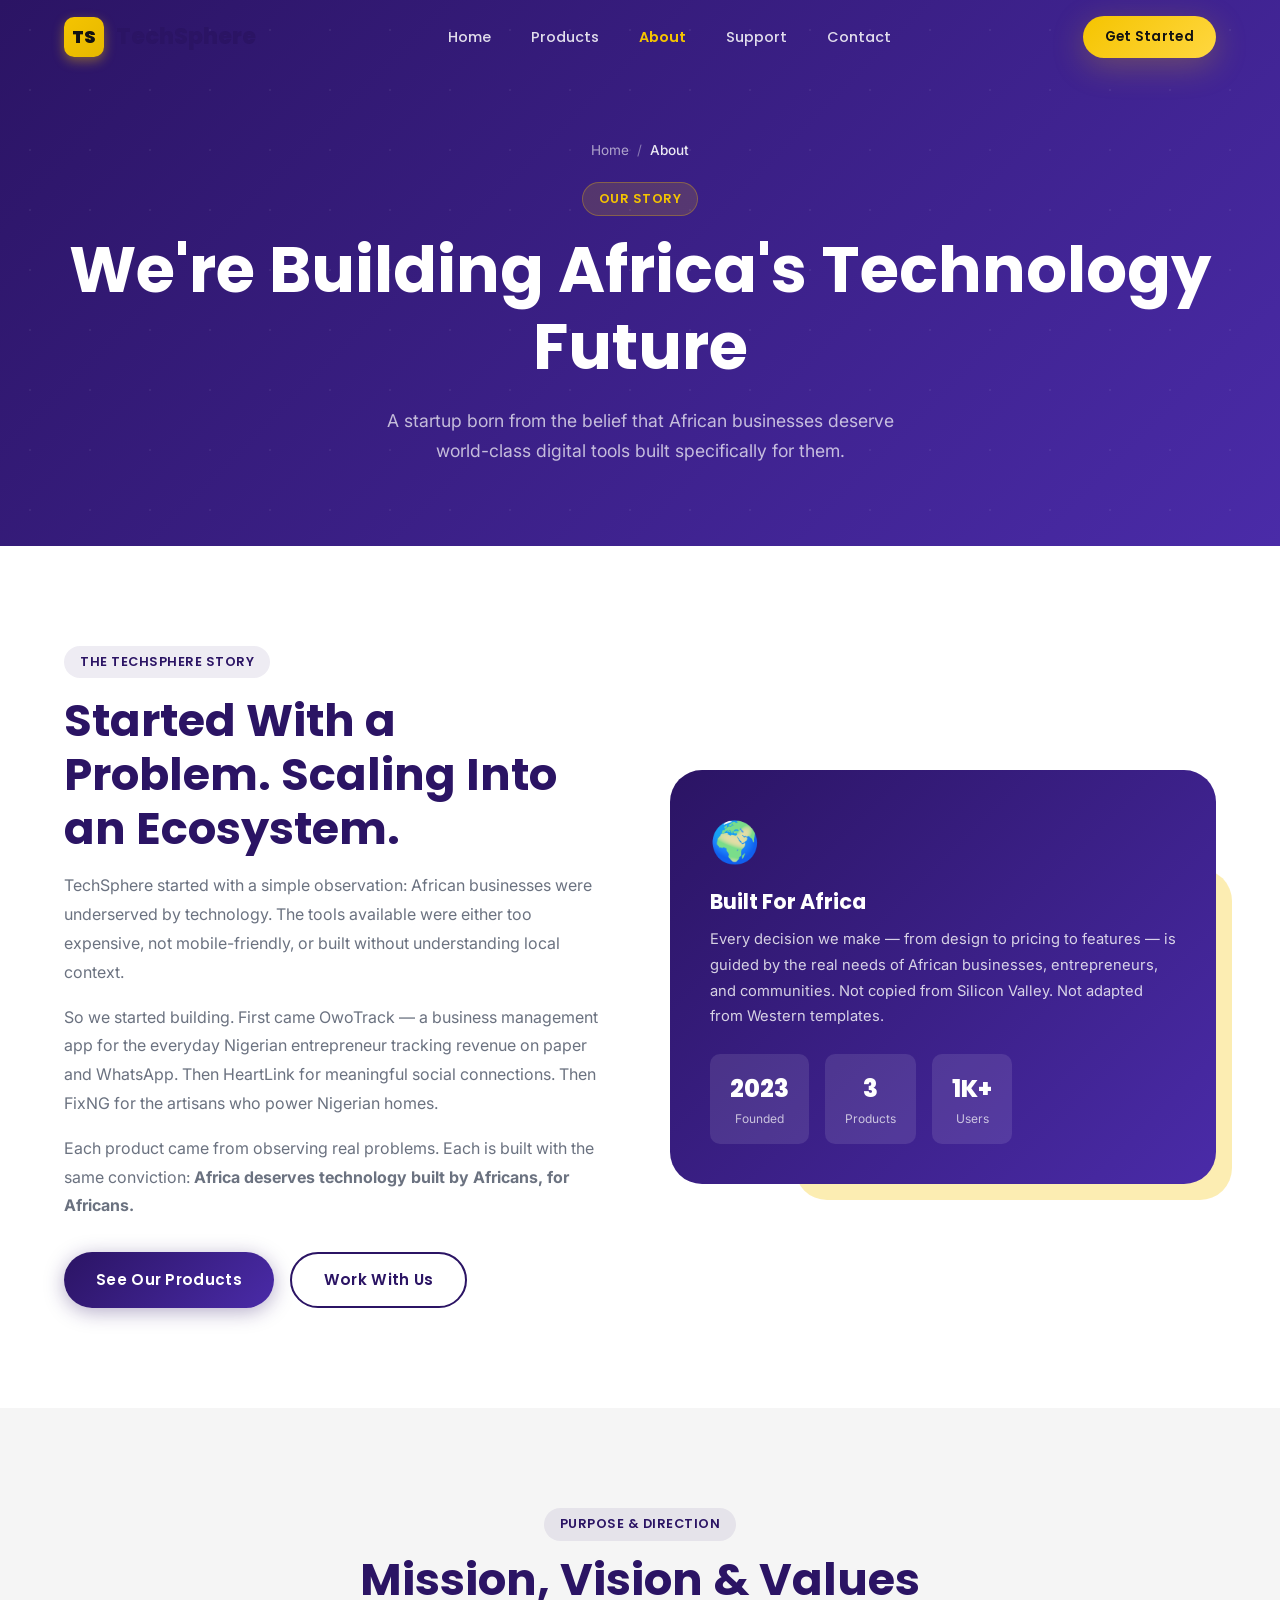
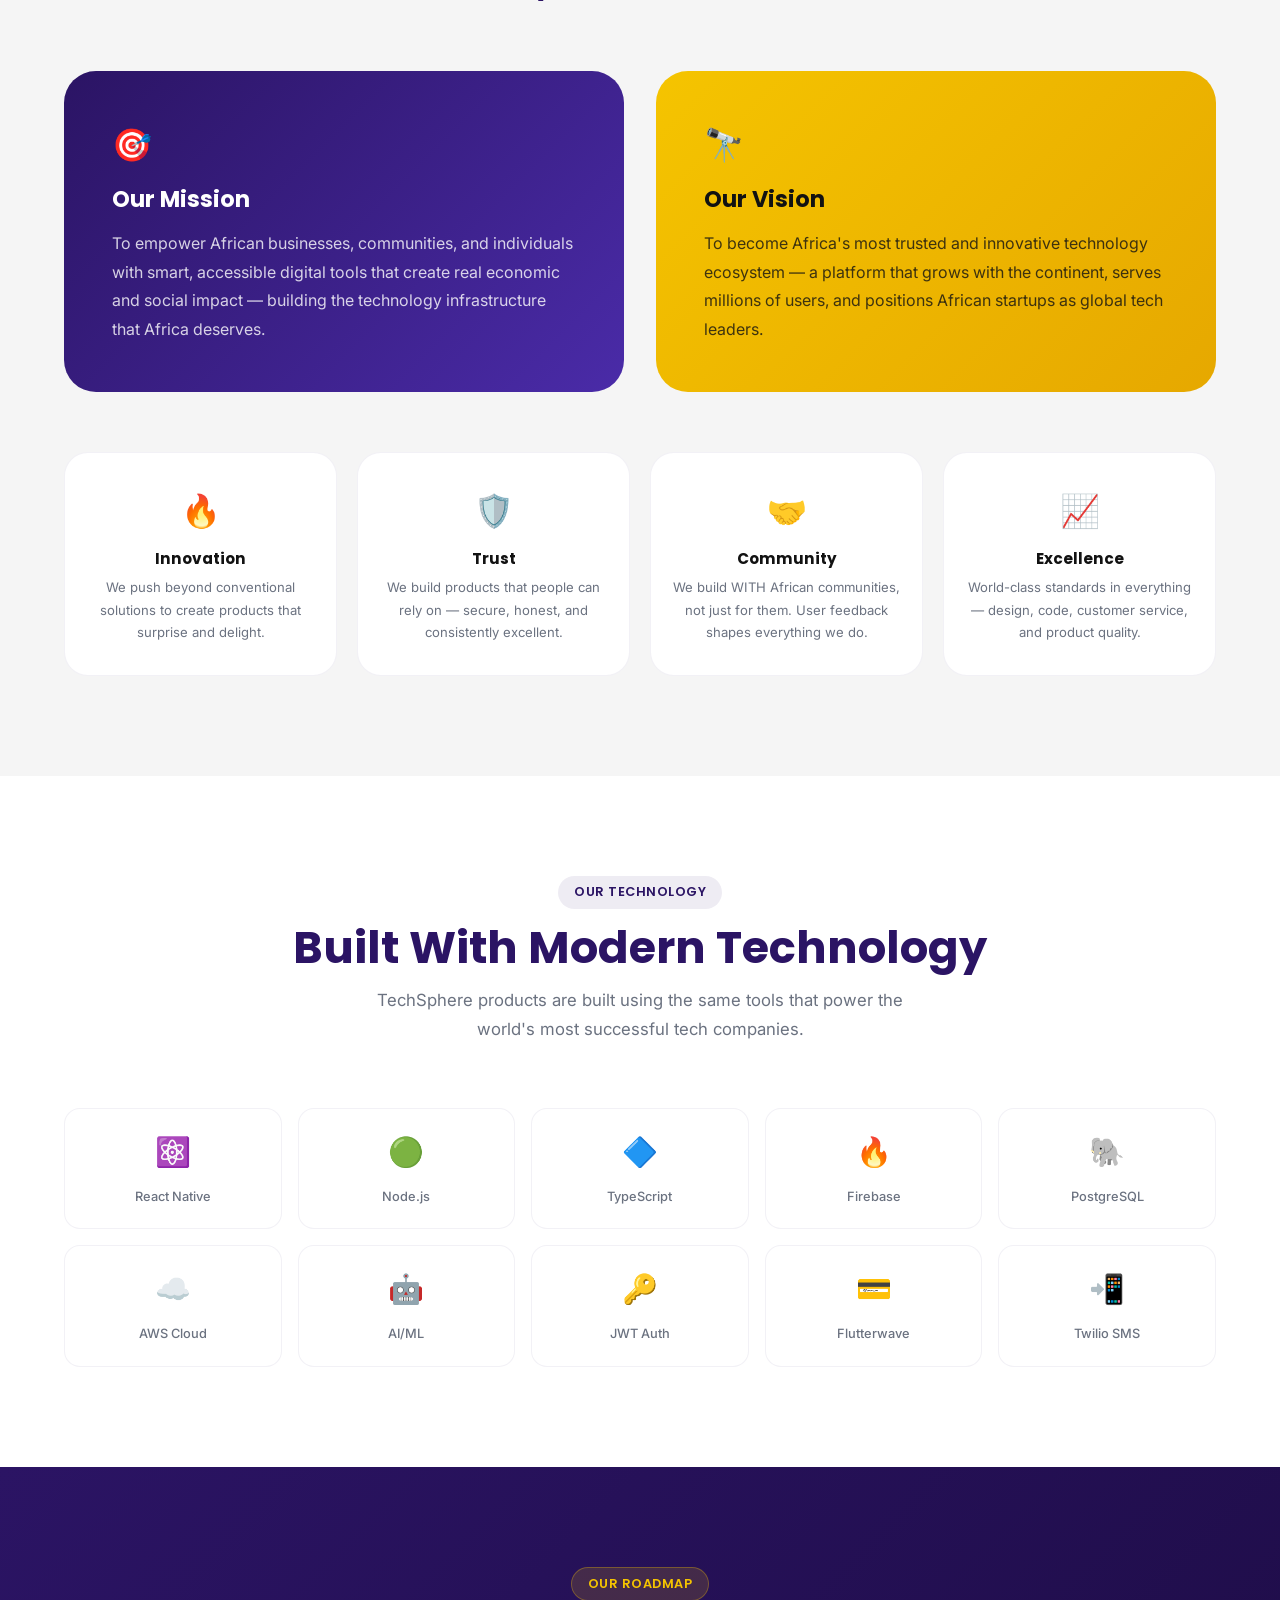
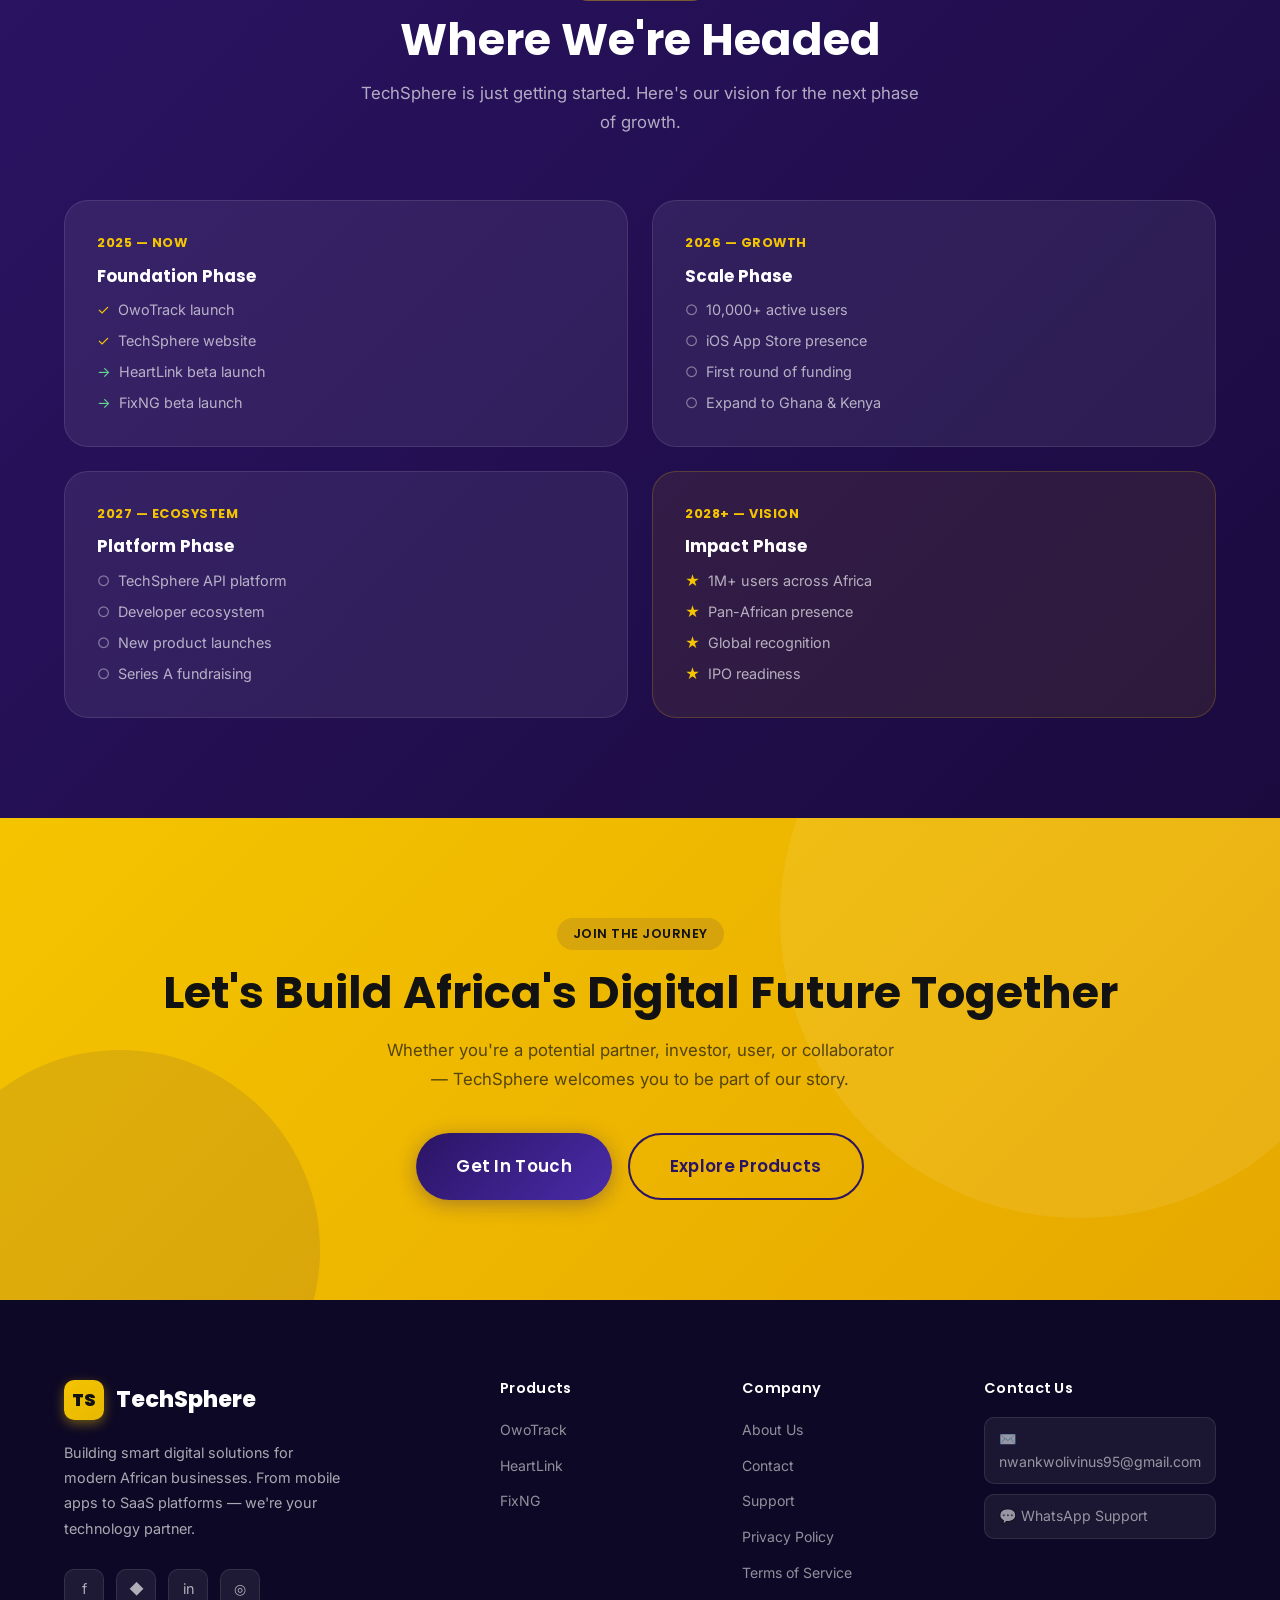
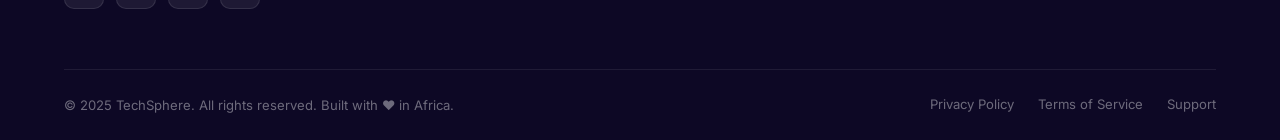
==== about.html @ 73911212 "first commit" ====
<!DOCTYPE html>
<html lang="en">
<head>
  <meta charset="UTF-8" />
  <meta name="viewport" content="width=device-width, initial-scale=1.0" />
  <title>About TechSphere — Our Story, Mission & Vision</title>
  <meta name="description" content="Learn about TechSphere — an African technology company building smart digital products. Our story, mission, vision, and the team behind our products." />
  <meta property="og:title" content="About TechSphere" />
  <meta property="og:description" content="We're building Africa's next great technology ecosystem. Learn about our story, mission, and vision." />
  <link rel="icon" type="image/svg+xml" href="images/favicon.svg" />
  <link rel="stylesheet" href="styles/main.css" />
  <link rel="preconnect" href="https://fonts.googleapis.com" />
  <link rel="preconnect" href="https://fonts.gstatic.com" crossorigin />
</head>
<body>

<!-- Page Loader -->
<div class="page-loader" id="pageLoader">
  <div class="loader-logo">
    <div class="loader-mark">TS</div>
    <div class="loader-text">TechSphere</div>
    <div class="loader-bar"><div class="loader-bar-fill"></div></div>
  </div>
</div>

<!-- NAVBAR -->
<nav class="navbar scrolled" id="navbar">
  <div class="container navbar-inner">
    <a href="index.html" class="logo" style="color:var(--purple);">
      <div class="logo-mark">TS</div>
      TechSphere
    </a>
    <ul class="nav-links">
      <li><a href="index.html">Home</a></li>
      <li><a href="products.html">Products</a></li>
      <li><a href="about.html" class="active">About</a></li>
      <li><a href="support.html">Support</a></li>
      <li><a href="contact.html">Contact</a></li>
    </ul>
    <div class="nav-cta">
      <a href="contact.html" class="btn btn-gold btn-sm">Get Started</a>
      <button class="hamburger" id="hamburger"><span></span><span></span><span></span></button>
    </div>
  </div>
</nav>
<div class="mobile-menu" id="mobileMenu">
  <ul class="nav-links">
    <li><a href="index.html">Home</a></li>
    <li><a href="products.html">Products</a></li>
    <li><a href="about.html">About</a></li>
    <li><a href="support.html">Support</a></li>
    <li><a href="contact.html">Contact</a></li>
  </ul>
  <div class="nav-cta" style="margin-top:28px;">
    <a href="contact.html" class="btn btn-primary" style="width:100%;justify-content:center;">Get Started</a>
  </div>
</div>

<!-- PAGE HERO -->
<section class="page-hero">
  <div class="container">
    <div class="page-hero-inner">
      <nav class="breadcrumb" style="justify-content:center;margin-bottom:20px;">
        <a href="index.html">Home</a><span>/</span><span class="current">About</span>
      </nav>
      <span class="tag">Our Story</span>
      <h1>We're Building Africa's Technology Future</h1>
      <p>A startup born from the belief that African businesses deserve world-class digital tools built specifically for them.</p>
    </div>
  </div>
</section>

<!-- STORY -->
<section class="section-pad">
  <div class="container">
    <div class="mission-grid">
      <div class="reveal-left">
        <span class="tag">The TechSphere Story</span>
        <h2 style="color:var(--purple);margin:16px 0;">Started With a Problem. Scaling Into an Ecosystem.</h2>
        <p style="color:var(--text-muted);margin-bottom:16px;line-height:1.8;">TechSphere started with a simple observation: African businesses were underserved by technology. The tools available were either too expensive, not mobile-friendly, or built without understanding local context.</p>
        <p style="color:var(--text-muted);margin-bottom:16px;line-height:1.8;">So we started building. First came OwoTrack — a business management app for the everyday Nigerian entrepreneur tracking revenue on paper and WhatsApp. Then HeartLink for meaningful social connections. Then FixNG for the artisans who power Nigerian homes.</p>
        <p style="color:var(--text-muted);margin-bottom:32px;line-height:1.8;">Each product came from observing real problems. Each is built with the same conviction: <strong>Africa deserves technology built by Africans, for Africans.</strong></p>
        <div style="display:flex;gap:16px;flex-wrap:wrap;">
          <a href="products.html" class="btn btn-primary">See Our Products</a>
          <a href="contact.html" class="btn btn-outline">Work With Us</a>
        </div>
      </div>
      <div class="reveal-right">
        <div class="mission-card-stack">
          <div class="mission-main-card">
            <div style="font-size:2.5rem;margin-bottom:16px;">🌍</div>
            <h3 style="font-size:1.3rem;margin-bottom:12px;">Built For Africa</h3>
            <p style="opacity:.8;line-height:1.75;font-size:.92rem;">Every decision we make — from design to pricing to features — is guided by the real needs of African businesses, entrepreneurs, and communities. Not copied from Silicon Valley. Not adapted from Western templates.</p>
            <div style="margin-top:24px;display:flex;gap:16px;flex-wrap:wrap;">
              <div style="text-align:center;background:rgba(255,255,255,.1);border-radius:10px;padding:16px 20px;">
                <div style="font-weight:800;font-size:1.5rem;font-family:'Poppins',sans-serif;">2023</div>
                <div style="font-size:.75rem;opacity:.7;">Founded</div>
              </div>
              <div style="text-align:center;background:rgba(255,255,255,.1);border-radius:10px;padding:16px 20px;">
                <div style="font-weight:800;font-size:1.5rem;font-family:'Poppins',sans-serif;">3</div>
                <div style="font-size:.75rem;opacity:.7;">Products</div>
              </div>
              <div style="text-align:center;background:rgba(255,255,255,.1);border-radius:10px;padding:16px 20px;">
                <div style="font-weight:800;font-size:1.5rem;font-family:'Poppins',sans-serif;">1K+</div>
                <div style="font-size:.75rem;opacity:.7;">Users</div>
              </div>
            </div>
          </div>
          <div class="mission-card-decor" style="background:var(--gold);opacity:.3;"></div>
        </div>
      </div>
    </div>
  </div>
</section>

<!-- MISSION & VISION -->
<section class="section-pad" style="background:var(--gray);">
  <div class="container">
    <div class="section-header reveal">
      <span class="tag">Purpose & Direction</span>
      <h2>Mission, Vision & Values</h2>
    </div>
    <div style="display:grid;grid-template-columns:1fr 1fr;gap:32px;margin-bottom:60px;">
      <div style="background:linear-gradient(135deg,var(--purple),var(--purple-lt));border-radius:var(--radius-xl);padding:48px;" class="reveal delay-1">
        <div style="font-size:2rem;margin-bottom:16px;">🎯</div>
        <h3 style="color:var(--white);font-size:1.4rem;margin-bottom:16px;">Our Mission</h3>
        <p style="color:rgba(255,255,255,.8);line-height:1.8;">To empower African businesses, communities, and individuals with smart, accessible digital tools that create real economic and social impact — building the technology infrastructure that Africa deserves.</p>
      </div>
      <div style="background:linear-gradient(135deg,var(--gold),#e6a800);border-radius:var(--radius-xl);padding:48px;" class="reveal delay-2">
        <div style="font-size:2rem;margin-bottom:16px;">🔭</div>
        <h3 style="color:var(--dark);font-size:1.4rem;margin-bottom:16px;">Our Vision</h3>
        <p style="color:rgba(18,18,18,.8);line-height:1.8;">To become Africa's most trusted and innovative technology ecosystem — a platform that grows with the continent, serves millions of users, and positions African startups as global tech leaders.</p>
      </div>
    </div>

    <!-- Values -->
    <div class="values-grid reveal">
      <div class="value-card">
        <div class="value-icon">🔥</div>
        <h3>Innovation</h3>
        <p>We push beyond conventional solutions to create products that surprise and delight.</p>
      </div>
      <div class="value-card">
        <div class="value-icon">🛡️</div>
        <h3>Trust</h3>
        <p>We build products that people can rely on — secure, honest, and consistently excellent.</p>
      </div>
      <div class="value-card">
        <div class="value-icon">🤝</div>
        <h3>Community</h3>
        <p>We build WITH African communities, not just for them. User feedback shapes everything we do.</p>
      </div>
      <div class="value-card">
        <div class="value-icon">📈</div>
        <h3>Excellence</h3>
        <p>World-class standards in everything — design, code, customer service, and product quality.</p>
      </div>
    </div>
  </div>
</section>

<!-- TECHNOLOGY STACK -->
<section class="section-pad">
  <div class="container">
    <div class="section-header reveal">
      <span class="tag">Our Technology</span>
      <h2>Built With Modern Technology</h2>
      <p>TechSphere products are built using the same tools that power the world's most successful tech companies.</p>
    </div>
    <div class="stack-grid reveal">
      <div class="stack-item">
        <div class="stack-icon">⚛️</div>
        <span>React Native</span>
      </div>
      <div class="stack-item">
        <div class="stack-icon">🟢</div>
        <span>Node.js</span>
      </div>
      <div class="stack-item">
        <div class="stack-icon">🔷</div>
        <span>TypeScript</span>
      </div>
      <div class="stack-item">
        <div class="stack-icon">🔥</div>
        <span>Firebase</span>
      </div>
      <div class="stack-item">
        <div class="stack-icon">🐘</div>
        <span>PostgreSQL</span>
      </div>
      <div class="stack-item">
        <div class="stack-icon">☁️</div>
        <span>AWS Cloud</span>
      </div>
      <div class="stack-item">
        <div class="stack-icon">🤖</div>
        <span>AI/ML</span>
      </div>
      <div class="stack-item">
        <div class="stack-icon">🔑</div>
        <span>JWT Auth</span>
      </div>
      <div class="stack-item">
        <div class="stack-icon">💳</div>
        <span>Flutterwave</span>
      </div>
      <div class="stack-item">
        <div class="stack-icon">📲</div>
        <span>Twilio SMS</span>
      </div>
    </div>
  </div>
</section>

<!-- ROADMAP -->
<section class="section-pad" style="background:linear-gradient(135deg,var(--purple),#1a0a3e);">
  <div class="container">
    <div class="section-header reveal">
      <span class="tag" style="background:rgba(245,196,0,.15);color:var(--gold);border:1px solid rgba(245,196,0,.3);">Our Roadmap</span>
      <h2 style="color:var(--white);">Where We're Headed</h2>
      <p style="color:rgba(255,255,255,.65);">TechSphere is just getting started. Here's our vision for the next phase of growth.</p>
    </div>
    <div style="display:grid;grid-template-columns:repeat(2,1fr);gap:24px;position:relative;z-index:1;">
      <div style="background:rgba(255,255,255,.07);border:1px solid rgba(255,255,255,.1);border-radius:var(--radius-lg);padding:32px;" class="reveal delay-1">
        <div style="color:var(--gold);font-weight:700;font-size:.8rem;text-transform:uppercase;letter-spacing:.5px;margin-bottom:12px;font-family:'Poppins',sans-serif;">2025 — Now</div>
        <h3 style="color:var(--white);font-size:1.05rem;margin-bottom:12px;">Foundation Phase</h3>
        <ul style="color:rgba(255,255,255,.65);font-size:.9rem;list-style:none;display:flex;flex-direction:column;gap:8px;">
          <li style="display:flex;gap:8px;"><span style="color:var(--gold);">✓</span> OwoTrack launch</li>
          <li style="display:flex;gap:8px;"><span style="color:var(--gold);">✓</span> TechSphere website</li>
          <li style="display:flex;gap:8px;"><span style="color:#68D391;">→</span> HeartLink beta launch</li>
          <li style="display:flex;gap:8px;"><span style="color:#68D391;">→</span> FixNG beta launch</li>
        </ul>
      </div>
      <div style="background:rgba(255,255,255,.07);border:1px solid rgba(255,255,255,.1);border-radius:var(--radius-lg);padding:32px;" class="reveal delay-2">
        <div style="color:var(--gold);font-weight:700;font-size:.8rem;text-transform:uppercase;letter-spacing:.5px;margin-bottom:12px;font-family:'Poppins',sans-serif;">2026 — Growth</div>
        <h3 style="color:var(--white);font-size:1.05rem;margin-bottom:12px;">Scale Phase</h3>
        <ul style="color:rgba(255,255,255,.65);font-size:.9rem;list-style:none;display:flex;flex-direction:column;gap:8px;">
          <li style="display:flex;gap:8px;"><span style="color:rgba(255,255,255,.4);">○</span> 10,000+ active users</li>
          <li style="display:flex;gap:8px;"><span style="color:rgba(255,255,255,.4);">○</span> iOS App Store presence</li>
          <li style="display:flex;gap:8px;"><span style="color:rgba(255,255,255,.4);">○</span> First round of funding</li>
          <li style="display:flex;gap:8px;"><span style="color:rgba(255,255,255,.4);">○</span> Expand to Ghana & Kenya</li>
        </ul>
      </div>
      <div style="background:rgba(255,255,255,.07);border:1px solid rgba(255,255,255,.1);border-radius:var(--radius-lg);padding:32px;" class="reveal delay-1">
        <div style="color:var(--gold);font-weight:700;font-size:.8rem;text-transform:uppercase;letter-spacing:.5px;margin-bottom:12px;font-family:'Poppins',sans-serif;">2027 — Ecosystem</div>
        <h3 style="color:var(--white);font-size:1.05rem;margin-bottom:12px;">Platform Phase</h3>
        <ul style="color:rgba(255,255,255,.65);font-size:.9rem;list-style:none;display:flex;flex-direction:column;gap:8px;">
          <li style="display:flex;gap:8px;"><span style="color:rgba(255,255,255,.4);">○</span> TechSphere API platform</li>
          <li style="display:flex;gap:8px;"><span style="color:rgba(255,255,255,.4);">○</span> Developer ecosystem</li>
          <li style="display:flex;gap:8px;"><span style="color:rgba(255,255,255,.4);">○</span> New product launches</li>
          <li style="display:flex;gap:8px;"><span style="color:rgba(255,255,255,.4);">○</span> Series A fundraising</li>
        </ul>
      </div>
      <div style="background:rgba(245,196,0,.08);border:1px solid rgba(245,196,0,.2);border-radius:var(--radius-lg);padding:32px;" class="reveal delay-2">
        <div style="color:var(--gold);font-weight:700;font-size:.8rem;text-transform:uppercase;letter-spacing:.5px;margin-bottom:12px;font-family:'Poppins',sans-serif;">2028+ — Vision</div>
        <h3 style="color:var(--white);font-size:1.05rem;margin-bottom:12px;">Impact Phase</h3>
        <ul style="color:rgba(255,255,255,.65);font-size:.9rem;list-style:none;display:flex;flex-direction:column;gap:8px;">
          <li style="display:flex;gap:8px;"><span style="color:var(--gold);">★</span> 1M+ users across Africa</li>
          <li style="display:flex;gap:8px;"><span style="color:var(--gold);">★</span> Pan-African presence</li>
          <li style="display:flex;gap:8px;"><span style="color:var(--gold);">★</span> Global recognition</li>
          <li style="display:flex;gap:8px;"><span style="color:var(--gold);">★</span> IPO readiness</li>
        </ul>
      </div>
    </div>
  </div>
</section>

<!-- CTA -->
<section class="cta-section">
  <div class="container">
    <div class="cta-inner reveal">
      <span class="tag">Join The Journey</span>
      <h2>Let's Build Africa's Digital Future Together</h2>
      <p>Whether you're a potential partner, investor, user, or collaborator — TechSphere welcomes you to be part of our story.</p>
      <div class="cta-buttons">
        <a href="contact.html" class="btn btn-primary btn-lg">Get In Touch</a>
        <a href="products.html" class="btn btn-outline btn-lg">Explore Products</a>
      </div>
    </div>
  </div>
</section>

<!-- FOOTER -->
<footer class="footer">
  <div class="container">
    <div class="footer-grid">
      <div class="footer-brand">
        <a href="index.html" class="logo"><div class="logo-mark">TS</div>TechSphere</a>
        <p>Building smart digital solutions for modern African businesses. From mobile apps to SaaS platforms — we're your technology partner.</p>
        <div class="footer-social">
          <a href="#" class="social-btn">f</a>
          <a href="#" class="social-btn">&#9670;</a>
          <a href="#" class="social-btn">in</a>
          <a href="#" class="social-btn">&#9678;</a>
        </div>
      </div>
      <div class="footer-col">
        <h4>Products</h4>
        <ul>
          <li><a href="owotrack.html">OwoTrack</a></li>
          <li><a href="heartlink.html">HeartLink</a></li>
          <li><a href="fixng.html">FixNG</a></li>
        </ul>
      </div>
      <div class="footer-col">
        <h4>Company</h4>
        <ul>
          <li><a href="about.html">About Us</a></li>
          <li><a href="contact.html">Contact</a></li>
          <li><a href="support.html">Support</a></li>
          <li><a href="privacy-policy.html">Privacy Policy</a></li>
          <li><a href="terms.html">Terms of Service</a></li>
        </ul>
      </div>
      <div class="footer-col">
        <h4>Contact Us</h4>
        <ul>
          <li><a href="mailto:nwankwolivinus95@gmail.com" class="footer-email">✉️ nwankwolivinus95@gmail.com</a></li>
          <li><a href="https://wa.me/2349011495230" class="footer-email" target="_blank" rel="noopener">💬 WhatsApp Support</a></li>
        </ul>
      </div>
    </div>
    <div class="footer-bottom">
      <p>© 2025 TechSphere. All rights reserved. Built with ❤️ in Africa.</p>
      <div class="footer-bottom-links">
        <a href="privacy-policy.html">Privacy Policy</a>
        <a href="terms.html">Terms of Service</a>
        <a href="support.html">Support</a>
      </div>
    </div>
  </div>
</footer>

<script src="js/main.js"></script>
</body>
</html>
---- styles/main.css ----
/* ============================================================
   TechSphere — Main Stylesheet
   Colors: Purple #2B1464 | Gold #F5C400 | Lavender #8B7CC8
   ============================================================ */

@import url('https://fonts.googleapis.com/css2?family=Poppins:wght@300;400;500;600;700;800;900&family=Inter:wght@300;400;500;600;700&display=swap');

/* ── Reset & Base ── */
*, *::before, *::after { box-sizing: border-box; margin: 0; padding: 0; }

:root {
  --purple:    #2B1464;
  --purple-mid:#3D1F8C;
  --purple-lt: #4A2BA8;
  --gold:      #F5C400;
  --gold-lt:   #FFD740;
  --lavender:  #8B7CC8;
  --white:     #FFFFFF;
  --dark:      #121212;
  --dark-2:    #1E1E2E;
  --gray:      #F5F5F5;
  --gray-2:    #E8E8F0;
  --text-muted:#6B7280;
  --radius-sm: 8px;
  --radius-md: 16px;
  --radius-lg: 24px;
  --radius-xl: 32px;
  --shadow-sm: 0 2px 8px rgba(43,20,100,.10);
  --shadow-md: 0 8px 32px rgba(43,20,100,.18);
  --shadow-lg: 0 16px 56px rgba(43,20,100,.25);
  --shadow-gold:0 8px 32px rgba(245,196,0,.25);
  --transition: all .3s cubic-bezier(.4,0,.2,1);
  --font-main: 'Poppins', sans-serif;
  --font-body: 'Inter', sans-serif;
}

html { scroll-behavior: smooth; }

body {
  font-family: var(--font-body);
  color: var(--dark);
  background: var(--white);
  overflow-x: hidden;
  line-height: 1.6;
}

/* Custom Scrollbar */
::-webkit-scrollbar { width: 6px; }
::-webkit-scrollbar-track { background: var(--gray); }
::-webkit-scrollbar-thumb { background: var(--lavender); border-radius: 3px; }
::-webkit-scrollbar-thumb:hover { background: var(--purple); }

/* ── Typography ── */
h1,h2,h3,h4,h5,h6 { font-family: var(--font-main); font-weight: 700; line-height: 1.2; }
h1 { font-size: clamp(2.2rem, 5vw, 4rem); }
h2 { font-size: clamp(1.8rem, 3.5vw, 2.8rem); }
h3 { font-size: clamp(1.2rem, 2.5vw, 1.6rem); }
p  { line-height: 1.7; }
a  { text-decoration: none; color: inherit; }

/* ── Utilities ── */
.container { max-width: 1200px; margin: 0 auto; padding: 0 24px; }
.section-pad { padding: 100px 0; }
.section-pad-sm { padding: 60px 0; }

.tag {
  display: inline-flex; align-items: center; gap: 6px;
  background: rgba(43,20,100,.08);
  color: var(--purple); border-radius: 50px;
  padding: 6px 16px; font-size: .8rem; font-weight: 600;
  font-family: var(--font-main); letter-spacing: .5px;
  text-transform: uppercase;
}

.section-header { text-align: center; margin-bottom: 64px; }
.section-header h2 { color: var(--purple); margin: 12px 0; }
.section-header p { color: var(--text-muted); max-width: 560px; margin: 0 auto; font-size: 1.05rem; }

/* Gradient Text */
.gradient-text {
  background: linear-gradient(135deg, var(--purple), var(--lavender));
  -webkit-background-clip: text;
  -webkit-text-fill-color: transparent;
  background-clip: text;
}
.gold-text { color: var(--gold); }

/* ── Buttons ── */
.btn {
  display: inline-flex; align-items: center; gap: 8px;
  padding: 14px 32px; border-radius: 50px;
  font-family: var(--font-main); font-weight: 600; font-size: .95rem;
  cursor: pointer; border: none; transition: var(--transition);
  position: relative; overflow: hidden;
  letter-spacing: .3px;
}
.btn::before {
  content: ''; position: absolute; inset: 0;
  background: rgba(255,255,255,.15);
  transform: translateX(-100%);
  transition: transform .4s;
}
.btn:hover::before { transform: translateX(100%); }

.btn-primary {
  background: linear-gradient(135deg, var(--purple), var(--purple-lt));
  color: var(--white);
  box-shadow: 0 4px 20px rgba(43,20,100,.35);
}
.btn-primary:hover {
  transform: translateY(-2px);
  box-shadow: 0 8px 32px rgba(43,20,100,.45);
}

.btn-gold {
  background: linear-gradient(135deg, var(--gold), var(--gold-lt));
  color: var(--dark);
  box-shadow: var(--shadow-gold);
}
.btn-gold:hover { transform: translateY(-2px); box-shadow: 0 12px 40px rgba(245,196,0,.4); }

.btn-outline {
  background: transparent;
  color: var(--purple);
  border: 2px solid var(--purple);
}
.btn-outline:hover { background: var(--purple); color: var(--white); transform: translateY(-2px); }

.btn-outline-white {
  background: transparent;
  color: var(--white);
  border: 2px solid rgba(255,255,255,.6);
}
.btn-outline-white:hover { background: rgba(255,255,255,.15); border-color: var(--white); }

.btn-sm { padding: 10px 22px; font-size: .85rem; }
.btn-lg { padding: 18px 40px; font-size: 1.05rem; }

.btn-icon {
  width: 44px; height: 44px; padding: 0;
  border-radius: 50%; display: inline-flex;
  align-items: center; justify-content: center;
}

/* ── Cards ── */
.card {
  background: var(--white);
  border-radius: var(--radius-lg);
  padding: 32px;
  box-shadow: var(--shadow-sm);
  transition: var(--transition);
  border: 1px solid rgba(43,20,100,.06);
}
.card:hover {
  transform: translateY(-6px);
  box-shadow: var(--shadow-md);
  border-color: rgba(43,20,100,.12);
}

.card-glass {
  background: rgba(255,255,255,.08);
  backdrop-filter: blur(16px);
  -webkit-backdrop-filter: blur(16px);
  border: 1px solid rgba(255,255,255,.15);
  border-radius: var(--radius-lg);
}

/* ── Navigation ── */
.navbar {
  position: fixed; top: 0; left: 0; right: 0; z-index: 1000;
  padding: 16px 0;
  transition: var(--transition);
}
.navbar.scrolled {
  background: rgba(255,255,255,.95);
  backdrop-filter: blur(20px);
  -webkit-backdrop-filter: blur(20px);
  box-shadow: var(--shadow-sm);
  padding: 12px 0;
}
.navbar-inner {
  display: flex; align-items: center; justify-content: space-between;
}

.logo {
  display: flex; align-items: center; gap: 12px;
  font-family: var(--font-main); font-weight: 800;
  font-size: 1.4rem; color: var(--white);
  transition: var(--transition);
}
.navbar.scrolled .logo { color: var(--purple); }

.logo-mark {
  width: 40px; height: 40px;
  background: linear-gradient(135deg, var(--gold), #e6b800);
  border-radius: 10px;
  display: flex; align-items: center; justify-content: center;
  font-size: 1.1rem; font-weight: 900; color: var(--dark);
  box-shadow: 0 4px 12px rgba(245,196,0,.4);
  flex-shrink: 0;
}

.nav-links {
  display: flex; align-items: center; gap: 8px;
  list-style: none;
}
.nav-links a {
  padding: 8px 16px; border-radius: 8px;
  font-family: var(--font-main); font-weight: 500; font-size: .9rem;
  color: rgba(255,255,255,.85);
  transition: var(--transition);
}
.navbar.scrolled .nav-links a { color: var(--dark); }
.nav-links a:hover { color: var(--gold); background: rgba(255,255,255,.08); }
.navbar.scrolled .nav-links a:hover { color: var(--purple); background: rgba(43,20,100,.06); }
.nav-links a.active { color: var(--gold); font-weight: 600; }
.navbar.scrolled .nav-links a.active { color: var(--purple); }

.nav-cta { display: flex; align-items: center; gap: 12px; }

.hamburger {
  display: none; flex-direction: column; gap: 5px;
  cursor: pointer; padding: 4px; background: none; border: none;
}
.hamburger span {
  display: block; width: 24px; height: 2px;
  background: var(--white);
  border-radius: 2px; transition: var(--transition);
}
.navbar.scrolled .hamburger span { background: var(--dark); }
.hamburger.active span:nth-child(1) { transform: translateY(7px) rotate(45deg); }
.hamburger.active span:nth-child(2) { opacity: 0; }
.hamburger.active span:nth-child(3) { transform: translateY(-7px) rotate(-45deg); }

/* Mobile Menu */
.mobile-menu {
  display: none; position: fixed;
  top: 72px; left: 0; right: 0; bottom: 0;
  background: var(--white); z-index: 999;
  padding: 32px 24px; overflow-y: auto;
  transform: translateX(100%);
  transition: transform .3s ease;
}
.mobile-menu.open { transform: translateX(0); display: block; }
.mobile-menu .nav-links { flex-direction: column; align-items: flex-start; gap: 0; }
.mobile-menu .nav-links a { color: var(--dark); width: 100%; padding: 14px 8px; font-size: 1.05rem; border-bottom: 1px solid var(--gray-2); }
.mobile-menu .nav-links a:hover { color: var(--purple); background: transparent; }
.mobile-menu .nav-cta { margin-top: 24px; flex-direction: column; width: 100%; }
.mobile-menu .nav-cta .btn { width: 100%; justify-content: center; }

/* ── Hero Section ── */
.hero {
  min-height: 100vh;
  background: linear-gradient(135deg, var(--purple) 0%, #1a0a3e 40%, #2d1070 70%, var(--purple-lt) 100%);
  position: relative; overflow: hidden;
  display: flex; align-items: center;
  padding-top: 80px;
}

.hero-bg {
  position: absolute; inset: 0; pointer-events: none;
}

.hero-orb {
  position: absolute; border-radius: 50%;
  filter: blur(80px); opacity: .35;
  animation: orbFloat 8s ease-in-out infinite;
}
.hero-orb-1 {
  width: 500px; height: 500px;
  background: radial-gradient(circle, var(--gold), transparent);
  top: -100px; right: -100px;
  animation-delay: 0s;
}
.hero-orb-2 {
  width: 400px; height: 400px;
  background: radial-gradient(circle, var(--lavender), transparent);
  bottom: -80px; left: -80px;
  animation-delay: -4s;
}
.hero-orb-3 {
  width: 200px; height: 200px;
  background: radial-gradient(circle, var(--gold-lt), transparent);
  top: 50%; left: 30%;
  animation-delay: -2s;
}

@keyframes orbFloat {
  0%,100% { transform: translate(0,0) scale(1); }
  33%      { transform: translate(30px,-20px) scale(1.05); }
  66%      { transform: translate(-20px,30px) scale(.95); }
}

/* Grid pattern overlay */
.hero-grid {
  position: absolute; inset: 0;
  background-image:
    linear-gradient(rgba(255,255,255,.04) 1px, transparent 1px),
    linear-gradient(90deg, rgba(255,255,255,.04) 1px, transparent 1px);
  background-size: 60px 60px;
}

.hero-content {
  position: relative; z-index: 2;
  display: grid; grid-template-columns: 1fr 1fr;
  gap: 60px; align-items: center;
  padding: 80px 0 60px;
}

.hero-text .tag { background: rgba(245,196,0,.15); color: var(--gold); border: 1px solid rgba(245,196,0,.3); }

.hero-headline {
  font-size: clamp(2.4rem, 5vw, 3.8rem);
  color: var(--white); font-weight: 800;
  line-height: 1.15; margin: 20px 0;
}
.hero-headline .highlight {
  position: relative; display: inline-block;
  color: var(--gold);
}
.hero-headline .highlight::after {
  content: '';
  position: absolute; bottom: -4px; left: 0; right: 0; height: 3px;
  background: linear-gradient(90deg, var(--gold), transparent);
  border-radius: 2px;
}

.hero-description {
  color: rgba(255,255,255,.75);
  font-size: 1.1rem; max-width: 480px; margin-bottom: 40px;
}

.hero-buttons { display: flex; gap: 16px; flex-wrap: wrap; }

.hero-stats {
  display: flex; gap: 32px; margin-top: 56px;
  padding-top: 40px;
  border-top: 1px solid rgba(255,255,255,.1);
}
.hero-stat-item { text-align: left; }
.hero-stat-number {
  font-family: var(--font-main); font-size: 1.8rem; font-weight: 800;
  color: var(--gold); display: block;
}
.hero-stat-label { color: rgba(255,255,255,.6); font-size: .82rem; }

/* Hero Visual */
.hero-visual { position: relative; display: flex; justify-content: center; align-items: center; }

.phone-mockup-group { position: relative; width: 100%; max-width: 420px; margin: 0 auto; }

.phone-mockup {
  width: 220px; border-radius: 36px;
  background: var(--dark-2);
  box-shadow: 0 32px 80px rgba(0,0,0,.5), inset 0 0 0 1px rgba(255,255,255,.08);
  overflow: hidden; position: relative;
  animation: phoneFloat 6s ease-in-out infinite;
}
.phone-mockup.main { margin: 0 auto; z-index: 2; position: relative; }
.phone-mockup.side {
  position: absolute; width: 180px;
  opacity: .85; top: 40px;
  animation-delay: -3s;
}
.phone-mockup.side-left { left: -20px; transform: rotate(-8deg); }
.phone-mockup.side-right { right: -20px; transform: rotate(8deg); }

.phone-screen {
  width: 100%; padding-top: 200%;
  background: linear-gradient(160deg, var(--purple) 0%, var(--dark-2) 100%);
  position: relative;
}

.phone-notch {
  position: absolute; top: 12px; left: 50%;
  transform: translateX(-50%);
  width: 80px; height: 24px;
  background: var(--dark); border-radius: 12px; z-index: 3;
}

.phone-screen-content {
  position: absolute; inset: 0;
  display: flex; flex-direction: column;
  padding: 50px 16px 20px;
}
.phone-app-icon {
  width: 48px; height: 48px; border-radius: 12px;
  background: linear-gradient(135deg, var(--gold), #e6b800);
  display: flex; align-items: center; justify-content: center;
  font-weight: 900; font-size: 1.1rem; margin-bottom: 12px;
}
.phone-app-name { color: var(--white); font-weight: 700; font-size: .9rem; font-family: var(--font-main); }
.phone-app-sub { color: rgba(255,255,255,.5); font-size: .7rem; margin-bottom: 16px; }
.phone-chart {
  flex: 1; background: rgba(255,255,255,.04); border-radius: 12px;
  padding: 12px; display: flex; flex-direction: column; gap: 8px;
}
.chart-bar-row { display: flex; align-items: center; gap: 8px; }
.chart-bar-label { color: rgba(255,255,255,.4); font-size: .6rem; width: 24px; }
.chart-bar-track { flex: 1; height: 6px; background: rgba(255,255,255,.06); border-radius: 3px; }
.chart-bar-fill { height: 100%; border-radius: 3px; background: linear-gradient(90deg, var(--lavender), var(--gold)); }

@keyframes phoneFloat {
  0%,100% { transform: translateY(0); }
  50%      { transform: translateY(-16px); }
}

.floating-badge {
  position: absolute; border-radius: var(--radius-md);
  padding: 12px 18px; background: rgba(255,255,255,.95);
  box-shadow: var(--shadow-md); animation: badgeFloat 4s ease-in-out infinite;
  display: flex; align-items: center; gap: 10px; z-index: 5;
}
.floating-badge .badge-icon { font-size: 1.4rem; }
.floating-badge .badge-text { font-size: .78rem; font-family: var(--font-main); }
.floating-badge .badge-title { font-weight: 700; color: var(--dark); }
.floating-badge .badge-sub { color: var(--text-muted); }

.badge-1 { top: 20px; left: -20px; animation-delay: 0s; }
.badge-2 { bottom: 60px; right: -20px; animation-delay: -2s; }
.badge-3 { top: 50%; left: -40px; animation-delay: -1s; }

@keyframes badgeFloat {
  0%,100% { transform: translateY(0); }
  50%      { transform: translateY(-10px); }
}

/* ── Stats Bar ── */
.stats-bar { background: var(--purple); padding: 48px 0; }
.stats-grid { display: grid; grid-template-columns: repeat(4,1fr); gap: 32px; }
.stat-item { text-align: center; }
.stat-number {
  font-family: var(--font-main); font-size: 2.4rem; font-weight: 800;
  color: var(--gold); display: block;
}
.stat-label { color: rgba(255,255,255,.65); font-size: .88rem; margin-top: 4px; }
.stat-divider { width: 1px; background: rgba(255,255,255,.12); display: none; }

/* ── Services ── */
.services { background: var(--gray); }
.services-grid { display: grid; grid-template-columns: repeat(3, 1fr); gap: 24px; }

.service-card {
  background: var(--white); border-radius: var(--radius-lg);
  padding: 36px 32px;
  border: 1px solid rgba(43,20,100,.06);
  transition: var(--transition);
  position: relative; overflow: hidden;
}
.service-card::before {
  content: ''; position: absolute; top: 0; left: 0; right: 0;
  height: 3px; background: linear-gradient(90deg, var(--purple), var(--lavender));
  transform: scaleX(0); transition: transform .3s ease; transform-origin: left;
}
.service-card:hover::before { transform: scaleX(1); }
.service-card:hover { transform: translateY(-6px); box-shadow: var(--shadow-md); }

.service-icon {
  width: 60px; height: 60px; border-radius: 16px;
  background: linear-gradient(135deg, rgba(43,20,100,.08), rgba(139,124,200,.15));
  display: flex; align-items: center; justify-content: center;
  font-size: 1.6rem; margin-bottom: 20px;
  transition: var(--transition);
}
.service-card:hover .service-icon { background: linear-gradient(135deg, var(--purple), var(--lavender)); }

.service-card h3 { font-size: 1.1rem; color: var(--dark); margin-bottom: 10px; }
.service-card p { color: var(--text-muted); font-size: .9rem; line-height: 1.65; }

.service-link {
  display: inline-flex; align-items: center; gap: 6px;
  color: var(--purple); font-weight: 600; font-size: .85rem;
  margin-top: 20px; font-family: var(--font-main);
  transition: var(--transition);
}
.service-link:hover { gap: 10px; color: var(--lavender); }

/* ── Products ── */
.products { background: var(--white); }
.products-grid { display: grid; grid-template-columns: 1fr 1fr; gap: 32px; }
.products-grid .product-card:first-child { grid-column: 1 / -1; }

.product-card {
  border-radius: var(--radius-xl);
  overflow: hidden; position: relative;
  background: var(--white);
  box-shadow: var(--shadow-sm);
  border: 1px solid rgba(43,20,100,.06);
  transition: var(--transition);
  display: flex; flex-direction: column;
}
.product-card:hover { transform: translateY(-6px); box-shadow: var(--shadow-lg); }

.product-card-inner {
  display: grid; grid-template-columns: 1fr 1fr;
  gap: 0; height: 100%;
}
.product-card:not(.featured) .product-card-inner { grid-template-columns: 1fr; }

.product-visual {
  background: linear-gradient(135deg, var(--purple), var(--purple-lt));
  padding: 48px 32px; display: flex;
  align-items: center; justify-content: center;
  min-height: 280px; position: relative; overflow: hidden;
}
.product-visual::before {
  content: ''; position: absolute; inset: 0;
  background: url("data:image/svg+xml,%3Csvg width='60' height='60' xmlns='http://www.w3.org/2000/svg'%3E%3Ccircle cx='30' cy='30' r='1' fill='rgba(255,255,255,.1)'/%3E%3C/svg%3E") repeat;
}

.app-icon-large {
  width: 90px; height: 90px; border-radius: 24px;
  display: flex; align-items: center; justify-content: center;
  font-size: 2.4rem; font-weight: 900;
  box-shadow: 0 12px 40px rgba(0,0,0,.3);
  z-index: 1; position: relative;
}
.app-icon-owotrack { background: linear-gradient(135deg, #F5C400, #e6a800); color: var(--dark); }
.app-icon-heartlink { background: linear-gradient(135deg, #FF6B9D, #C2185B); color: var(--white); }
.app-icon-fixng     { background: linear-gradient(135deg, #00C9FF, #0066CC); color: var(--white); }

.app-mockup-preview {
  position: absolute; bottom: -10px; right: 20px;
  width: 120px; opacity: .6;
}
.app-mockup-preview img { width: 100%; }

.product-info { padding: 36px 32px; display: flex; flex-direction: column; justify-content: center; }
.product-card:not(.featured) .product-info { padding: 28px; }

.product-tag {
  display: inline-flex; align-items: center; gap: 6px;
  font-size: .75rem; font-weight: 600; text-transform: uppercase;
  letter-spacing: .5px; color: var(--lavender);
  font-family: var(--font-main); margin-bottom: 12px;
}
.product-info h3 { font-size: 1.6rem; color: var(--dark); margin-bottom: 12px; }
.product-card:not(.featured) .product-info h3 { font-size: 1.25rem; }
.product-info p { color: var(--text-muted); line-height: 1.7; margin-bottom: 24px; font-size: .95rem; }

.product-features { display: flex; flex-wrap: wrap; gap: 8px; margin-bottom: 28px; }
.feature-pill {
  background: rgba(43,20,100,.07); color: var(--purple);
  padding: 5px 12px; border-radius: 50px; font-size: .78rem;
  font-weight: 500; font-family: var(--font-main);
}

.product-actions { display: flex; gap: 12px; flex-wrap: wrap; }

/* ── Why TechSphere ── */
.why-section {
  background: linear-gradient(135deg, var(--purple) 0%, #1a0a3e 100%);
  position: relative; overflow: hidden;
}
.why-section::before {
  content: ''; position: absolute; inset: 0;
  background: url("data:image/svg+xml,%3Csvg width='80' height='80' xmlns='http://www.w3.org/2000/svg'%3E%3Crect x='0' y='0' width='1' height='80' fill='rgba(255,255,255,.03)'/%3E%3Crect x='0' y='0' width='80' height='1' fill='rgba(255,255,255,.03)'/%3E%3C/svg%3E") repeat;
}
.why-section .section-header h2 { color: var(--white); }
.why-section .section-header p { color: rgba(255,255,255,.65); }

.why-grid { display: grid; grid-template-columns: repeat(3, 1fr); gap: 28px; position: relative; z-index: 1; }

.why-card {
  background: rgba(255,255,255,.06);
  backdrop-filter: blur(10px);
  border: 1px solid rgba(255,255,255,.1);
  border-radius: var(--radius-lg);
  padding: 36px 28px;
  transition: var(--transition);
  position: relative; overflow: hidden;
}
.why-card::after {
  content: ''; position: absolute;
  bottom: 0; left: 0; right: 0; height: 2px;
  background: linear-gradient(90deg, var(--gold), transparent);
  transform: scaleX(0); transition: transform .3s ease; transform-origin: left;
}
.why-card:hover { background: rgba(255,255,255,.1); transform: translateY(-4px); }
.why-card:hover::after { transform: scaleX(1); }

.why-icon {
  width: 56px; height: 56px; border-radius: 14px;
  background: rgba(245,196,0,.15); border: 1px solid rgba(245,196,0,.25);
  display: flex; align-items: center; justify-content: center;
  font-size: 1.5rem; margin-bottom: 20px;
}
.why-card h3 { color: var(--white); font-size: 1.05rem; margin-bottom: 10px; }
.why-card p { color: rgba(255,255,255,.6); font-size: .88rem; line-height: 1.7; }

/* ── Testimonials ── */
.testimonials { background: var(--gray); }
.testimonials-grid { display: grid; grid-template-columns: repeat(3, 1fr); gap: 24px; }

.testimonial-card {
  background: var(--white); border-radius: var(--radius-lg);
  padding: 32px; transition: var(--transition);
  border: 1px solid rgba(43,20,100,.06);
}
.testimonial-card:hover { transform: translateY(-4px); box-shadow: var(--shadow-md); }

.testimonial-stars { color: var(--gold); font-size: .95rem; margin-bottom: 16px; letter-spacing: 2px; }
.testimonial-quote { color: var(--dark); line-height: 1.75; font-size: .95rem; margin-bottom: 24px; font-style: italic; }

.testimonial-author { display: flex; align-items: center; gap: 12px; }
.author-avatar {
  width: 44px; height: 44px; border-radius: 50%;
  background: linear-gradient(135deg, var(--purple), var(--lavender));
  display: flex; align-items: center; justify-content: center;
  color: var(--white); font-weight: 700; font-size: .9rem;
  font-family: var(--font-main);
}
.author-name { font-weight: 600; font-size: .9rem; color: var(--dark); }
.author-role { color: var(--text-muted); font-size: .8rem; }

/* ── CTA Section ── */
.cta-section {
  background: linear-gradient(135deg, #F5C400 0%, #e6a800 100%);
  text-align: center; padding: 100px 0;
  position: relative; overflow: hidden;
}
.cta-section::before {
  content: ''; position: absolute;
  width: 600px; height: 600px; border-radius: 50%;
  background: rgba(255,255,255,.08);
  top: -200px; right: -100px;
}
.cta-section::after {
  content: ''; position: absolute;
  width: 400px; height: 400px; border-radius: 50%;
  background: rgba(43,20,100,.1);
  bottom: -150px; left: -80px;
}

.cta-inner { position: relative; z-index: 1; }
.cta-section .tag { background: rgba(43,20,100,.12); color: var(--dark); }
.cta-section h2 { color: var(--dark); margin: 16px 0; }
.cta-section p { color: rgba(18,18,18,.7); max-width: 520px; margin: 0 auto 40px; font-size: 1.05rem; }
.cta-buttons { display: flex; gap: 16px; justify-content: center; flex-wrap: wrap; }

/* ── Footer ── */
.footer {
  background: #0D0825;
  color: rgba(255,255,255,.65);
  padding: 80px 0 0;
}

.footer-grid { display: grid; grid-template-columns: 2fr 1fr 1fr 1fr; gap: 48px; padding-bottom: 60px; }

.footer-brand .logo { color: var(--white); margin-bottom: 20px; display: inline-flex; }
.footer-brand p { font-size: .9rem; line-height: 1.75; max-width: 280px; margin-bottom: 28px; }

.footer-social { display: flex; gap: 12px; }
.social-btn {
  width: 40px; height: 40px; border-radius: 10px;
  background: rgba(255,255,255,.07); border: 1px solid rgba(255,255,255,.1);
  display: flex; align-items: center; justify-content: center;
  color: rgba(255,255,255,.65); font-size: .9rem;
  transition: var(--transition); text-decoration: none;
}
.social-btn:hover { background: var(--purple); color: var(--white); border-color: var(--purple); transform: translateY(-2px); }

.footer-col h4 {
  font-family: var(--font-main); font-size: .9rem; font-weight: 600;
  color: var(--white); margin-bottom: 20px; letter-spacing: .3px;
}
.footer-col ul { list-style: none; display: flex; flex-direction: column; gap: 10px; }
.footer-col ul a { font-size: .88rem; color: rgba(255,255,255,.55); transition: var(--transition); }
.footer-col ul a:hover { color: var(--gold); transform: translateX(4px); display: inline-block; }

.footer-email {
  display: flex; align-items: center; gap: 8px;
  background: rgba(255,255,255,.06); border: 1px solid rgba(255,255,255,.1);
  border-radius: 10px; padding: 10px 14px; font-size: .85rem;
  color: rgba(255,255,255,.7);
  transition: var(--transition);
}
.footer-email:hover { border-color: var(--gold); color: var(--gold); }

.footer-bottom {
  border-top: 1px solid rgba(255,255,255,.08);
  padding: 24px 0;
  display: flex; align-items: center; justify-content: space-between; flex-wrap: wrap; gap: 16px;
}
.footer-bottom p { font-size: .82rem; color: rgba(255,255,255,.4); }
.footer-bottom-links { display: flex; gap: 24px; }
.footer-bottom-links a { font-size: .82rem; color: rgba(255,255,255,.4); transition: var(--transition); }
.footer-bottom-links a:hover { color: var(--gold); }

/* ── Page Hero (inner pages) ── */
.page-hero {
  padding: 140px 0 80px;
  background: linear-gradient(135deg, var(--purple) 0%, var(--purple-lt) 100%);
  position: relative; overflow: hidden; text-align: center;
}
.page-hero::after {
  content: ''; position: absolute; inset: 0;
  background: url("data:image/svg+xml,%3Csvg width='60' height='60' xmlns='http://www.w3.org/2000/svg'%3E%3Ccircle cx='30' cy='30' r='1' fill='rgba(255,255,255,.08)'/%3E%3C/svg%3E") repeat;
}
.page-hero-inner { position: relative; z-index: 1; }
.page-hero .tag { background: rgba(245,196,0,.15); color: var(--gold); border: 1px solid rgba(245,196,0,.3); }
.page-hero h1 { color: var(--white); margin: 16px 0 20px; }
.page-hero p { color: rgba(255,255,255,.7); max-width: 560px; margin: 0 auto; font-size: 1.1rem; }

/* ── App Landing Pages ── */
.app-hero {
  padding: 140px 0 80px;
  position: relative; overflow: hidden;
}
.app-hero-grid { display: grid; grid-template-columns: 1fr 1fr; gap: 80px; align-items: center; }
.app-hero-text .tag { margin-bottom: 16px; }
.app-hero-text h1 { color: var(--dark); margin-bottom: 16px; }
.app-hero-text .hero-desc { font-size: 1.1rem; color: var(--text-muted); margin-bottom: 36px; }
.app-hero-text .download-group { display: flex; gap: 14px; flex-wrap: wrap; margin-bottom: 40px; }

.store-btn {
  display: inline-flex; align-items: center; gap: 10px;
  background: var(--dark); color: var(--white);
  padding: 12px 22px; border-radius: 12px;
  transition: var(--transition);
}
.store-btn:hover { background: var(--purple); transform: translateY(-2px); }
.store-btn-icon { font-size: 1.4rem; }
.store-btn-text .store-label { font-size: .65rem; display: block; opacity: .7; }
.store-btn-text .store-name { font-size: .95rem; font-weight: 700; font-family: var(--font-main); display: block; }

.app-meta { display: flex; gap: 24px; padding-top: 32px; border-top: 1px solid var(--gray-2); }
.app-meta-item .meta-number { font-family: var(--font-main); font-size: 1.4rem; font-weight: 800; color: var(--purple); }
.app-meta-item .meta-label { font-size: .78rem; color: var(--text-muted); }

.app-screens { position: relative; display: flex; justify-content: center; align-items: flex-end; gap: 16px; }
.screen-item { border-radius: 28px; overflow: hidden; box-shadow: var(--shadow-lg); }
.screen-item.main { width: 200px; z-index: 2; }
.screen-item.secondary { width: 160px; opacity: .75; margin-bottom: 24px; }
.screen-placeholder {
  background: linear-gradient(160deg, var(--purple), var(--dark-2));
  width: 100%; aspect-ratio: 9/19;
  display: flex; flex-direction: column; align-items: center; justify-content: center;
  gap: 8px; padding: 24px;
}
.screen-placeholder .screen-icon { font-size: 2.5rem; }
.screen-placeholder .screen-label { color: rgba(255,255,255,.5); font-size: .75rem; text-align: center; }

/* Features Grid */
.features-grid { display: grid; grid-template-columns: repeat(3, 1fr); gap: 28px; }
.feature-card {
  background: var(--white); border-radius: var(--radius-lg); padding: 32px;
  border: 1px solid rgba(43,20,100,.06); transition: var(--transition);
}
.feature-card:hover { transform: translateY(-4px); box-shadow: var(--shadow-md); }
.feature-card-icon {
  width: 52px; height: 52px; border-radius: 14px;
  background: linear-gradient(135deg, rgba(43,20,100,.08), rgba(139,124,200,.12));
  display: flex; align-items: center; justify-content: center;
  font-size: 1.4rem; margin-bottom: 18px;
}
.feature-card h3 { font-size: 1rem; color: var(--dark); margin-bottom: 8px; }
.feature-card p { color: var(--text-muted); font-size: .88rem; line-height: 1.7; }

/* Pricing */
.pricing-grid { display: grid; grid-template-columns: repeat(3, 1fr); gap: 24px; }
.pricing-card {
  background: var(--white); border-radius: var(--radius-lg); padding: 36px 32px;
  border: 2px solid rgba(43,20,100,.06); transition: var(--transition);
  position: relative; overflow: hidden;
}
.pricing-card.popular {
  border-color: var(--purple);
  box-shadow: var(--shadow-md);
  transform: translateY(-8px);
}
.pricing-card.popular::before {
  content: 'Most Popular';
  position: absolute; top: 16px; right: -28px;
  background: var(--gold); color: var(--dark);
  font-size: .72rem; font-weight: 700; font-family: var(--font-main);
  padding: 4px 40px; transform: rotate(45deg);
  letter-spacing: .5px;
}
.pricing-card:hover { transform: translateY(-6px); box-shadow: var(--shadow-md); }
.pricing-card.popular:hover { transform: translateY(-12px); }

.plan-name { font-family: var(--font-main); font-size: .85rem; font-weight: 600; color: var(--lavender); text-transform: uppercase; letter-spacing: .5px; }
.plan-price { margin: 16px 0; }
.plan-amount { font-family: var(--font-main); font-size: 2.8rem; font-weight: 800; color: var(--dark); }
.plan-period { color: var(--text-muted); font-size: .9rem; }
.plan-desc { color: var(--text-muted); font-size: .88rem; margin-bottom: 28px; line-height: 1.6; }
.plan-features { list-style: none; display: flex; flex-direction: column; gap: 12px; margin-bottom: 32px; }
.plan-features li { display: flex; align-items: center; gap: 10px; font-size: .9rem; color: var(--dark); }
.plan-features li .check { color: #22C55E; font-size: 1rem; flex-shrink: 0; }
.plan-features li .cross { color: var(--text-muted); font-size: 1rem; flex-shrink: 0; }
.plan-features li.disabled { color: var(--text-muted); }

/* FAQ */
.faq-list { max-width: 760px; margin: 0 auto; display: flex; flex-direction: column; gap: 12px; }
.faq-item {
  background: var(--white); border-radius: var(--radius-md);
  border: 1px solid rgba(43,20,100,.08); overflow: hidden;
  transition: var(--transition);
}
.faq-item:hover { border-color: rgba(43,20,100,.15); }

.faq-question {
  display: flex; align-items: center; justify-content: space-between;
  padding: 20px 24px; cursor: pointer;
  font-family: var(--font-main); font-weight: 600; font-size: .95rem;
  color: var(--dark); background: none; border: none; width: 100%; text-align: left;
}
.faq-icon { color: var(--purple); font-size: 1.2rem; transition: transform .3s; flex-shrink: 0; }
.faq-item.open .faq-icon { transform: rotate(45deg); }
.faq-answer {
  max-height: 0; overflow: hidden; transition: max-height .4s ease, padding .3s ease;
  padding: 0 24px;
}
.faq-item.open .faq-answer { max-height: 300px; padding: 0 24px 20px; }
.faq-answer p { color: var(--text-muted); font-size: .9rem; line-height: 1.75; }

/* ── Contact ── */
.contact-grid { display: grid; grid-template-columns: 1fr 1.5fr; gap: 60px; align-items: start; }
.contact-info .contact-item { display: flex; gap: 16px; margin-bottom: 28px; }
.contact-icon-box {
  width: 48px; height: 48px; border-radius: 12px;
  background: linear-gradient(135deg, rgba(43,20,100,.08), rgba(139,124,200,.12));
  display: flex; align-items: center; justify-content: center;
  font-size: 1.2rem; flex-shrink: 0;
}
.contact-item-title { font-weight: 600; color: var(--dark); margin-bottom: 4px; font-family: var(--font-main); }
.contact-item-text { color: var(--text-muted); font-size: .9rem; }

.contact-form { background: var(--white); border-radius: var(--radius-xl); padding: 40px; box-shadow: var(--shadow-sm); border: 1px solid rgba(43,20,100,.06); }
.form-row { display: grid; grid-template-columns: 1fr 1fr; gap: 20px; margin-bottom: 20px; }
.form-group { display: flex; flex-direction: column; gap: 8px; margin-bottom: 20px; }
.form-group label { font-size: .85rem; font-weight: 600; color: var(--dark); font-family: var(--font-main); }
.form-group input,
.form-group select,
.form-group textarea {
  padding: 13px 16px; border-radius: 10px;
  border: 1.5px solid rgba(43,20,100,.12); font-size: .9rem;
  font-family: var(--font-body); color: var(--dark);
  background: var(--white); transition: var(--transition); outline: none;
  width: 100%;
}
.form-group input:focus,
.form-group select:focus,
.form-group textarea:focus {
  border-color: var(--lavender);
  box-shadow: 0 0 0 3px rgba(139,124,200,.15);
}
.form-group textarea { resize: vertical; min-height: 130px; }

/* WhatsApp Button */
.whatsapp-btn {
  display: inline-flex; align-items: center; gap: 10px;
  background: #25D366; color: var(--white);
  padding: 14px 28px; border-radius: 50px;
  font-family: var(--font-main); font-weight: 600;
  transition: var(--transition); font-size: .95rem;
}
.whatsapp-btn:hover { background: #1ebe57; transform: translateY(-2px); box-shadow: 0 8px 24px rgba(37,211,102,.35); }

/* ── About ── */
.mission-grid { display: grid; grid-template-columns: 1fr 1fr; gap: 60px; align-items: center; }
.mission-visual { position: relative; }
.mission-card-stack { position: relative; }
.mission-main-card {
  background: linear-gradient(135deg, var(--purple), var(--purple-lt));
  border-radius: var(--radius-xl); padding: 40px;
  color: var(--white);
}
.mission-card-decor {
  position: absolute; bottom: -16px; right: -16px; width: 80%; height: 80%;
  background: var(--gold); border-radius: var(--radius-xl);
  z-index: -1;
}

.values-grid { display: grid; grid-template-columns: repeat(4, 1fr); gap: 20px; }
.value-card {
  text-align: center; padding: 32px 20px;
  background: var(--white); border-radius: var(--radius-lg);
  border: 1px solid rgba(43,20,100,.06); transition: var(--transition);
}
.value-card:hover { transform: translateY(-4px); box-shadow: var(--shadow-md); }
.value-icon { font-size: 2rem; margin-bottom: 14px; }
.value-card h3 { font-size: .95rem; color: var(--dark); margin-bottom: 8px; }
.value-card p { color: var(--text-muted); font-size: .82rem; }

.stack-grid { display: grid; grid-template-columns: repeat(5, 1fr); gap: 16px; }
.stack-item {
  text-align: center; padding: 20px 12px;
  background: var(--white); border-radius: var(--radius-md);
  border: 1px solid rgba(43,20,100,.06); transition: var(--transition);
}
.stack-item:hover { transform: translateY(-3px); border-color: var(--lavender); }
.stack-icon { font-size: 1.8rem; margin-bottom: 8px; }
.stack-item span { font-size: .8rem; color: var(--text-muted); font-weight: 500; }

/* ── Support Page ── */
.support-grid { display: grid; grid-template-columns: repeat(3, 1fr); gap: 24px; }
.support-card {
  text-align: center; padding: 40px 28px;
  background: var(--white); border-radius: var(--radius-lg);
  border: 1px solid rgba(43,20,100,.06); transition: var(--transition);
}
.support-card:hover { transform: translateY(-6px); box-shadow: var(--shadow-md); }
.support-icon { font-size: 2.4rem; margin-bottom: 16px; }
.support-card h3 { color: var(--dark); margin-bottom: 10px; }
.support-card p { color: var(--text-muted); font-size: .9rem; margin-bottom: 24px; }

/* ── Privacy / Terms ── */
.policy-content {
  max-width: 820px; margin: 0 auto;
  background: var(--white); border-radius: var(--radius-xl);
  padding: 60px; box-shadow: var(--shadow-sm);
  border: 1px solid rgba(43,20,100,.06);
}
.policy-content h2 { font-size: 1.4rem; color: var(--purple); margin: 40px 0 16px; padding-bottom: 12px; border-bottom: 1px solid var(--gray-2); }
.policy-content h2:first-child { margin-top: 0; }
.policy-content p { color: #444; line-height: 1.8; margin-bottom: 16px; font-size: .95rem; }
.policy-content ul { color: #444; line-height: 1.8; margin: 0 0 16px 24px; font-size: .95rem; }
.policy-content ul li { margin-bottom: 8px; }
.policy-meta { color: var(--text-muted); font-size: .85rem; margin-bottom: 40px; padding-bottom: 24px; border-bottom: 1px solid var(--gray-2); }

/* ── Scroll Reveal Animations ── */
.reveal {
  opacity: 0; transform: translateY(32px);
  transition: opacity .7s ease, transform .7s ease;
}
.reveal.visible { opacity: 1; transform: translateY(0); }
.reveal-left  { opacity: 0; transform: translateX(-32px); transition: opacity .7s ease, transform .7s ease; }
.reveal-left.visible { opacity: 1; transform: translateX(0); }
.reveal-right { opacity: 0; transform: translateX(32px); transition: opacity .7s ease, transform .7s ease; }
.reveal-right.visible { opacity: 1; transform: translateX(0); }

.delay-1 { transition-delay: .1s; }
.delay-2 { transition-delay: .2s; }
.delay-3 { transition-delay: .3s; }
.delay-4 { transition-delay: .4s; }
.delay-5 { transition-delay: .5s; }

/* ── Newsletter ── */
.newsletter { background: linear-gradient(135deg, rgba(43,20,100,.04), rgba(139,124,200,.08)); }
.newsletter-inner {
  max-width: 560px; margin: 0 auto; text-align: center;
}
.newsletter-form { display: flex; gap: 12px; margin-top: 28px; }
.newsletter-input {
  flex: 1; padding: 14px 20px; border-radius: 50px;
  border: 1.5px solid rgba(43,20,100,.15);
  font-family: var(--font-body); font-size: .9rem;
  outline: none; transition: var(--transition);
}
.newsletter-input:focus { border-color: var(--lavender); box-shadow: 0 0 0 3px rgba(139,124,200,.15); }
.newsletter-input::placeholder { color: var(--text-muted); }

/* ── Breadcrumbs ── */
.breadcrumb { display: flex; align-items: center; gap: 8px; font-size: .85rem; }
.breadcrumb a { color: rgba(255,255,255,.6); transition: var(--transition); }
.breadcrumb a:hover { color: var(--gold); }
.breadcrumb span { color: rgba(255,255,255,.4); }
.breadcrumb .current { color: rgba(255,255,255,.9); font-weight: 500; }

/* ── Page Load Transition ── */
.page-loader {
  position: fixed; inset: 0; z-index: 9999;
  background: var(--purple); display: flex;
  align-items: center; justify-content: center;
  transition: opacity .5s ease;
}
.page-loader.hidden { opacity: 0; pointer-events: none; }
.loader-logo {
  display: flex; flex-direction: column; align-items: center; gap: 20px;
}
.loader-mark {
  width: 60px; height: 60px; border-radius: 16px;
  background: linear-gradient(135deg, var(--gold), #e6b800);
  display: flex; align-items: center; justify-content: center;
  font-size: 1.6rem; font-weight: 900; color: var(--dark);
  animation: pulse 1.5s ease-in-out infinite;
}
.loader-text { color: var(--white); font-family: var(--font-main); font-weight: 700; font-size: 1.4rem; }
.loader-bar { width: 200px; height: 3px; background: rgba(255,255,255,.1); border-radius: 2px; overflow: hidden; }
.loader-bar-fill { height: 100%; background: var(--gold); border-radius: 2px; animation: loadBar 1.2s ease forwards; }

@keyframes loadBar { from { width: 0; } to { width: 100%; } }
@keyframes pulse { 0%,100% { transform: scale(1); } 50% { transform: scale(1.08); } }

/* ── Responsive ── */
@media (max-width: 1024px) {
  .hero-content      { gap: 40px; }
  .footer-grid       { grid-template-columns: 1fr 1fr; gap: 36px; }
  .services-grid     { grid-template-columns: repeat(2, 1fr); }
  .why-grid          { grid-template-columns: repeat(2, 1fr); }
  .stack-grid        { grid-template-columns: repeat(4, 1fr); }
  .values-grid       { grid-template-columns: repeat(2, 1fr); }
}

@media (max-width: 768px) {
  .section-pad { padding: 70px 0; }
  .nav-links, .nav-cta .btn:not(.btn-sm) { display: none; }
  .hamburger { display: flex; }

  .hero-content { grid-template-columns: 1fr; text-align: center; padding: 60px 0 40px; }
  .hero-visual { display: none; }
  .hero-description { margin: 0 auto 36px; }
  .hero-buttons { justify-content: center; }
  .hero-stats { justify-content: center; }

  .stats-grid { grid-template-columns: repeat(2, 1fr); gap: 24px; }
  .services-grid { grid-template-columns: 1fr; }
  .products-grid { grid-template-columns: 1fr; }
  .products-grid .product-card:first-child { grid-column: auto; }
  .product-card-inner { grid-template-columns: 1fr !important; }
  .why-grid { grid-template-columns: 1fr; }
  .testimonials-grid { grid-template-columns: 1fr; }
  .pricing-grid { grid-template-columns: 1fr; }
  .features-grid { grid-template-columns: 1fr; }
  .contact-grid { grid-template-columns: 1fr; }
  .form-row { grid-template-columns: 1fr; }
  .mission-grid { grid-template-columns: 1fr; }
  .app-hero-grid { grid-template-columns: 1fr; text-align: center; }
  .app-hero-text .download-group { justify-content: center; }
  .app-meta { justify-content: center; }
  .footer-grid { grid-template-columns: 1fr; }
  .footer-bottom { flex-direction: column; text-align: center; }
  .policy-content { padding: 32px 24px; }
  .stack-grid { grid-template-columns: repeat(3, 1fr); }
  .values-grid { grid-template-columns: 1fr 1fr; }
  .support-grid { grid-template-columns: 1fr; }
  .newsletter-form { flex-direction: column; }
  .pricing-card.popular { transform: none; }
}

@media (max-width: 480px) {
  .stats-grid { grid-template-columns: 1fr 1fr; }
  .hero-stats { gap: 20px; flex-wrap: wrap; }
  .hero-buttons { flex-direction: column; align-items: center; }
  .product-actions { flex-direction: column; }
  .cta-buttons { flex-direction: column; align-items: center; }
}
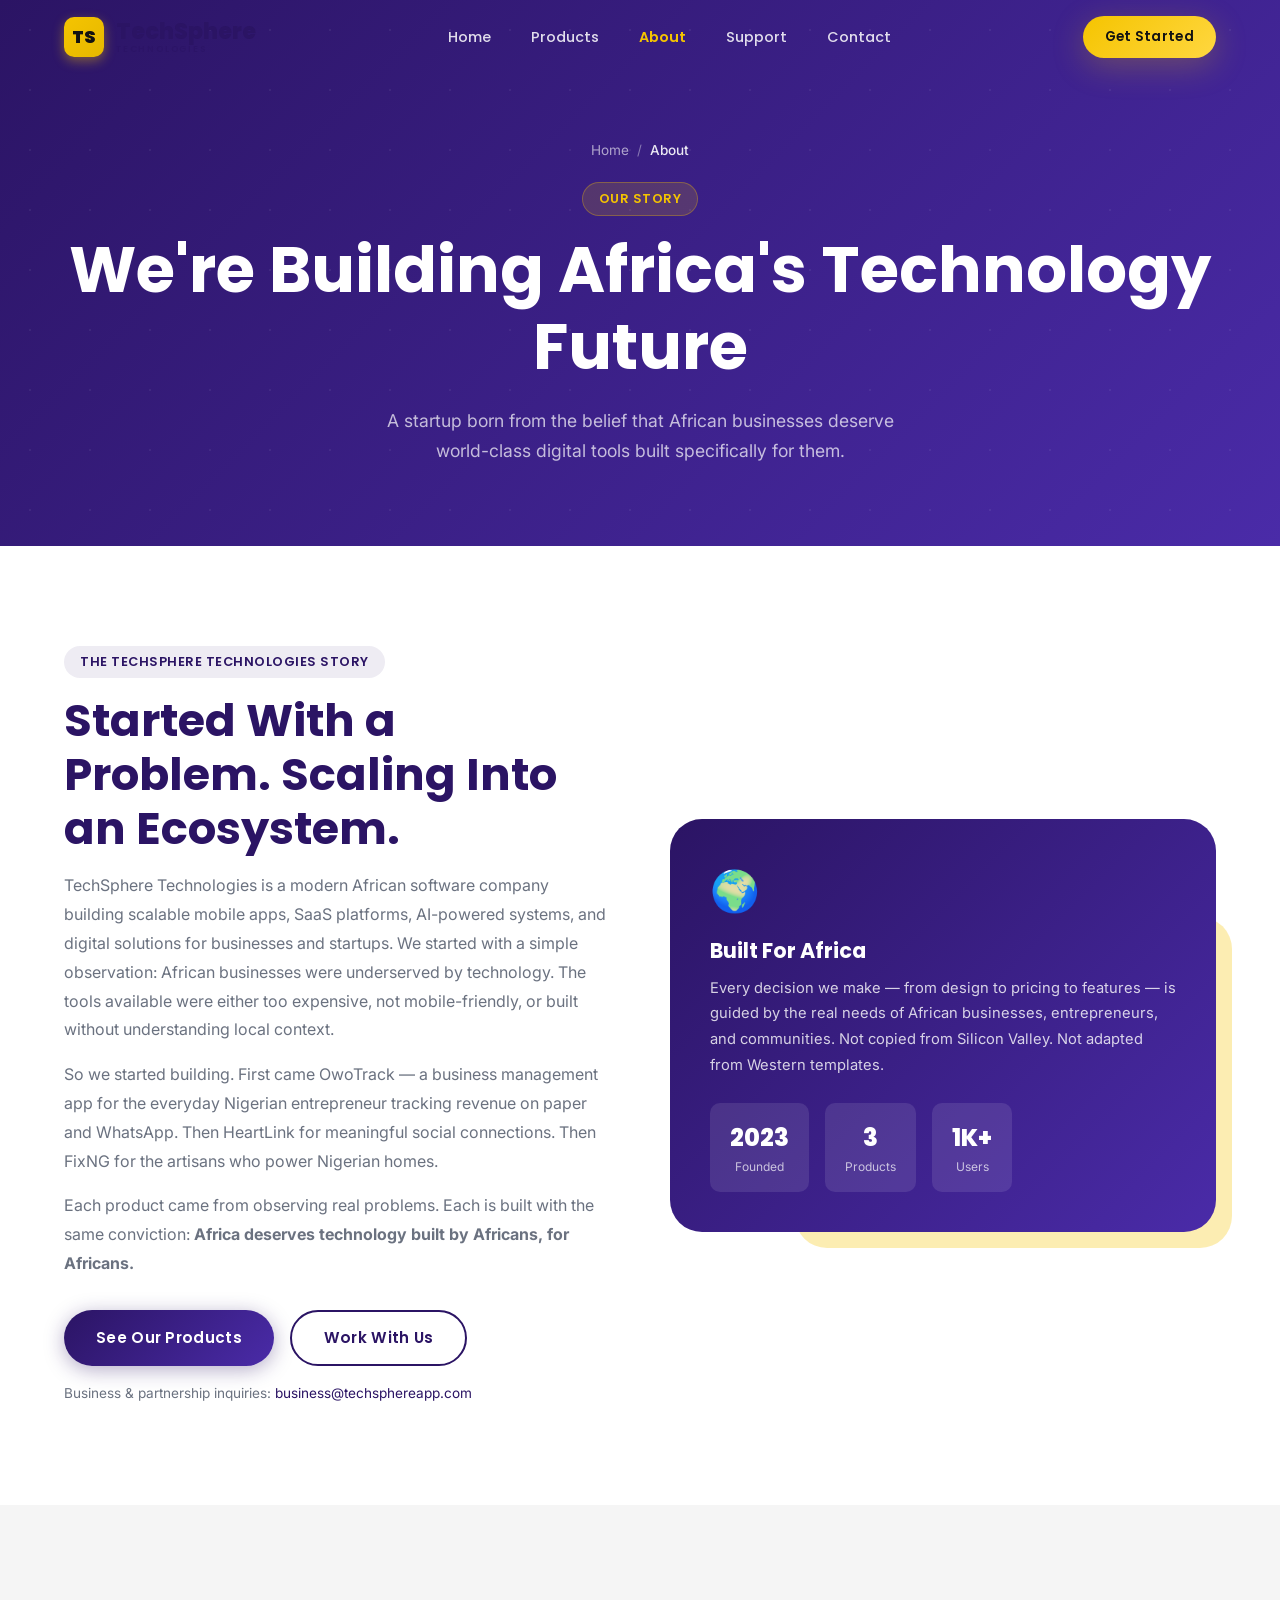
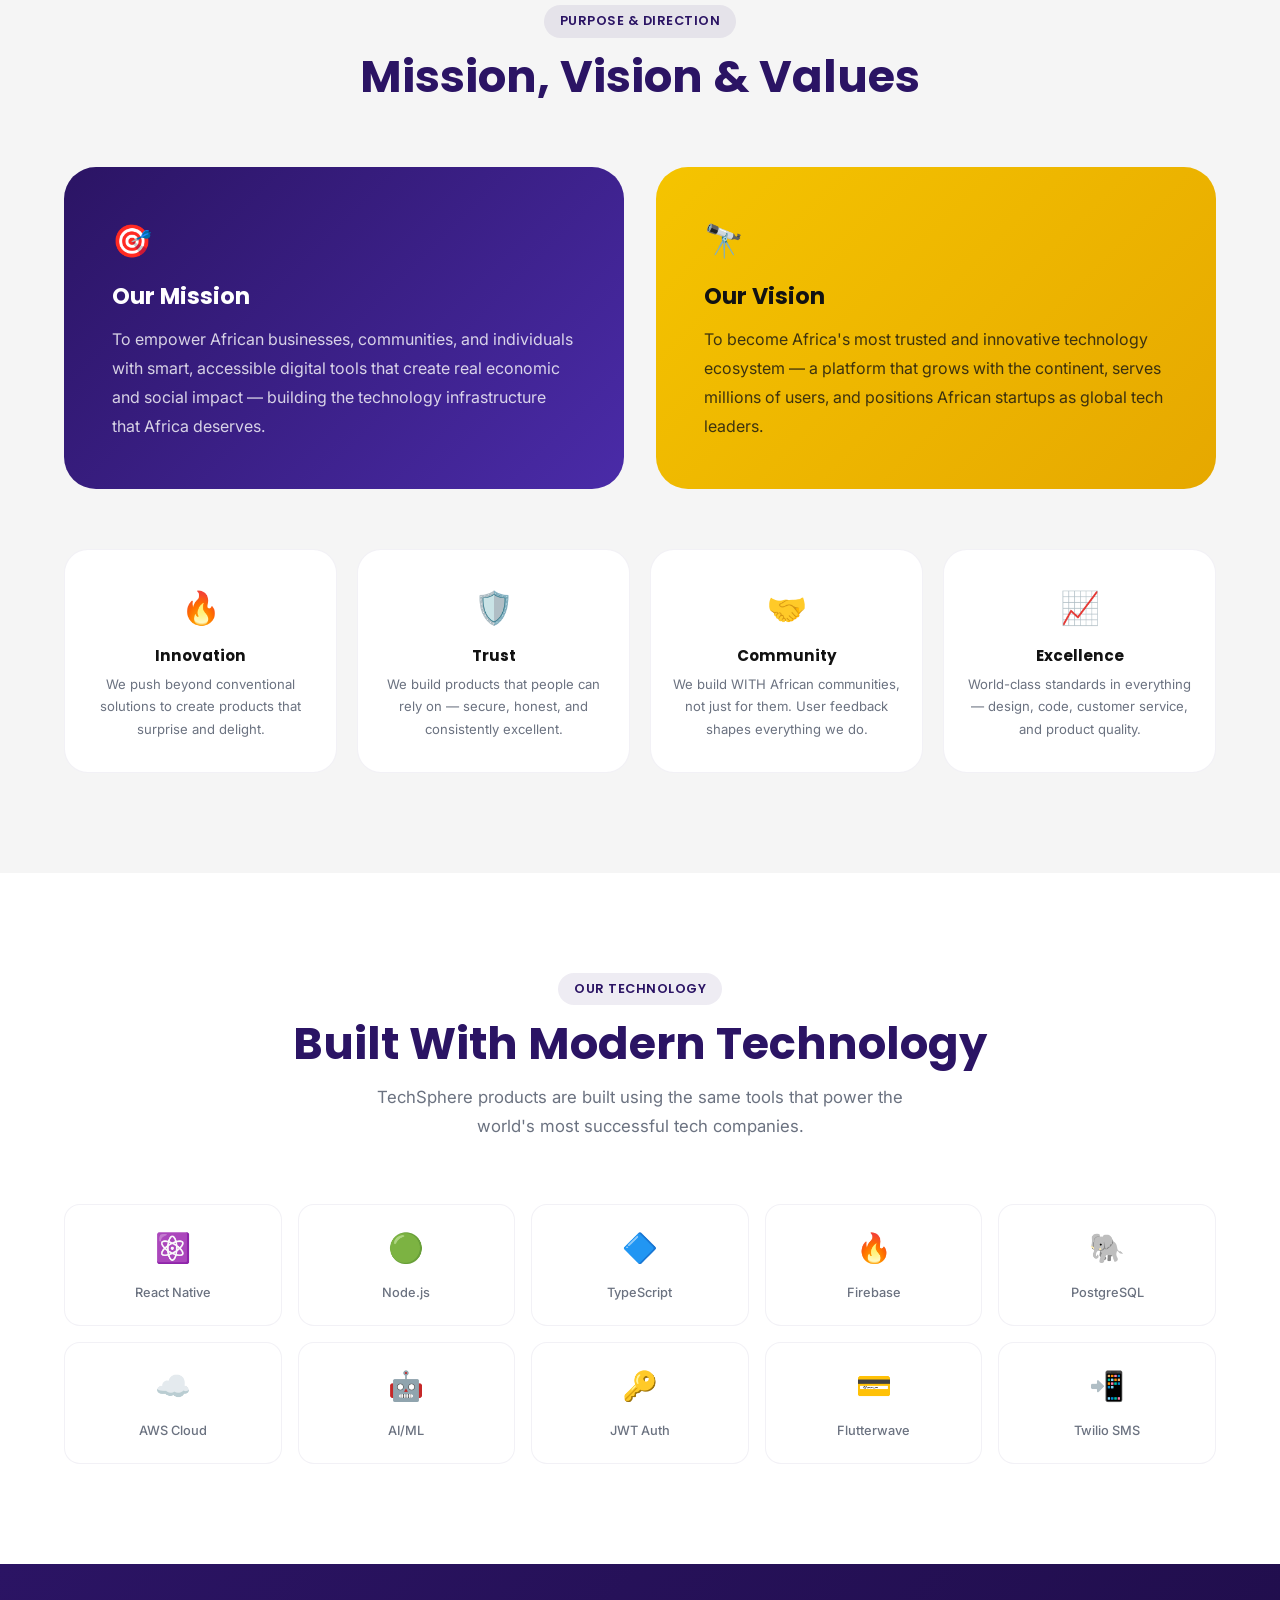
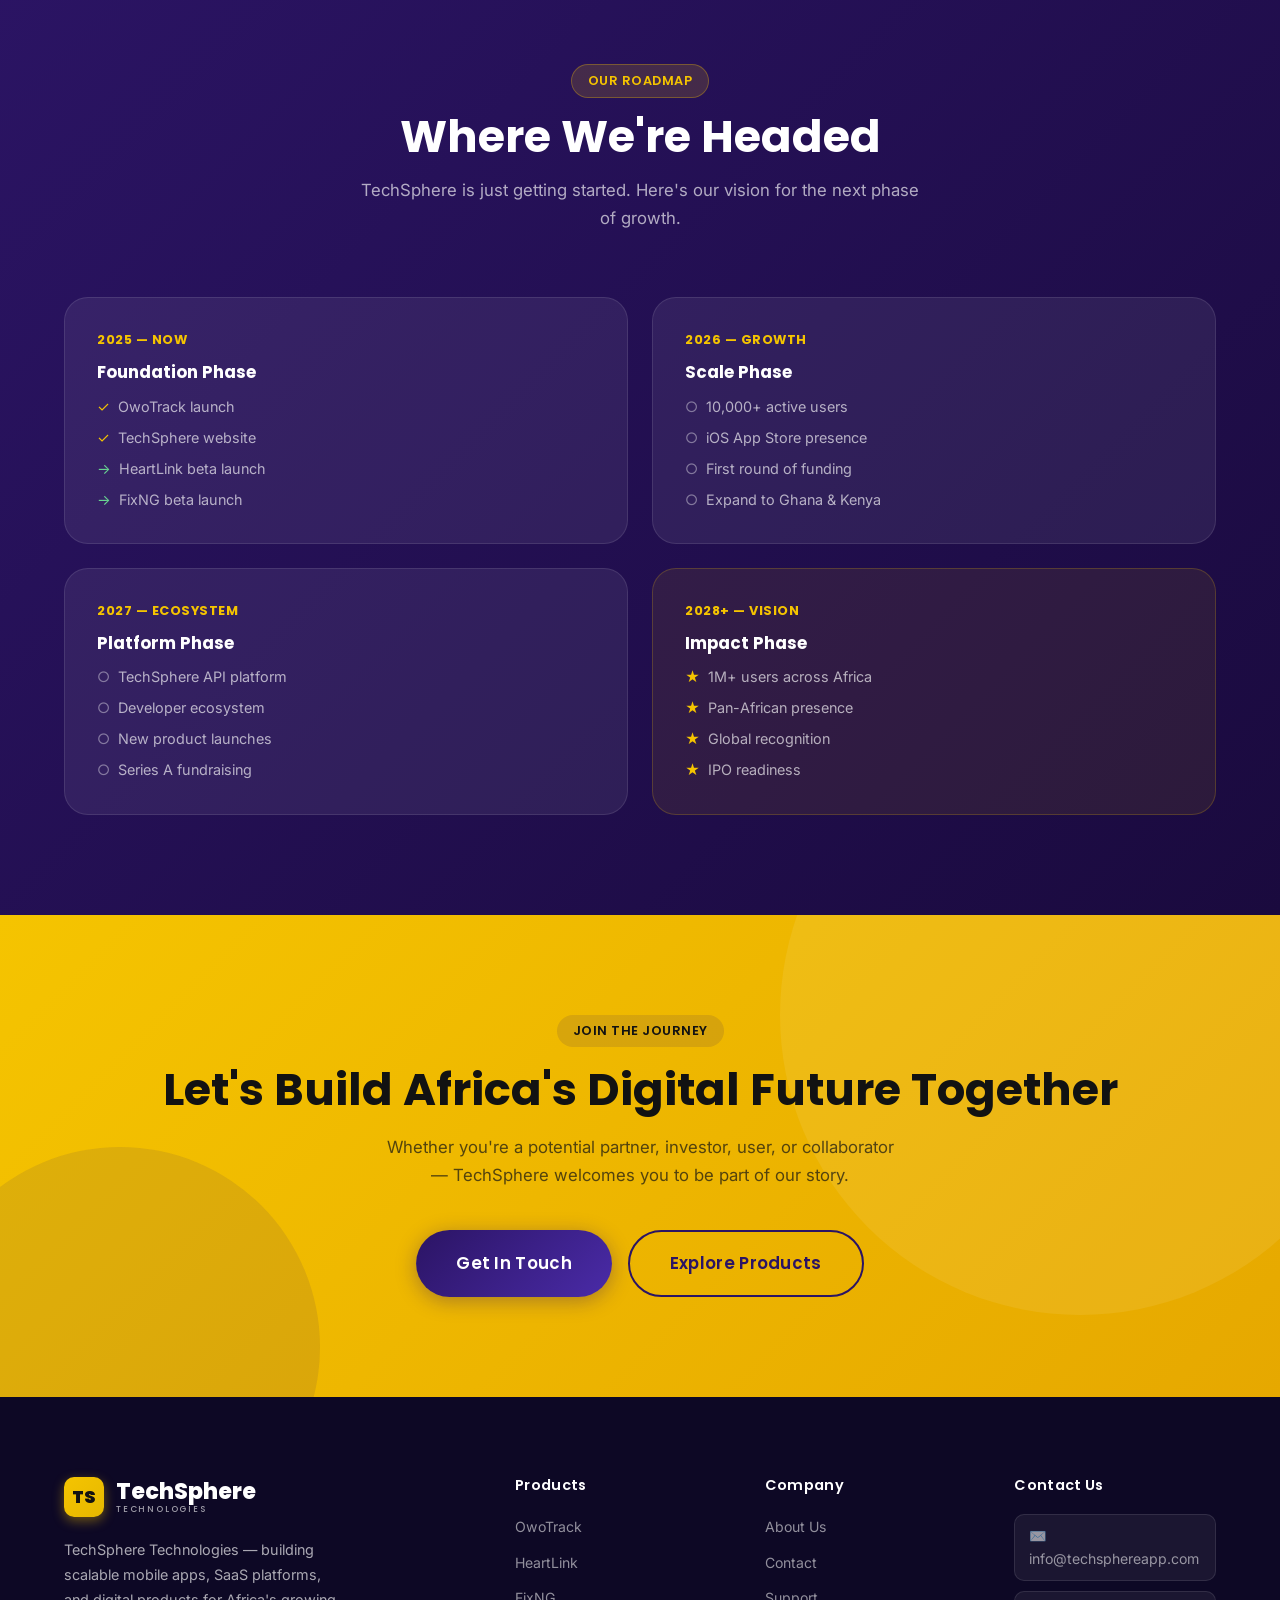
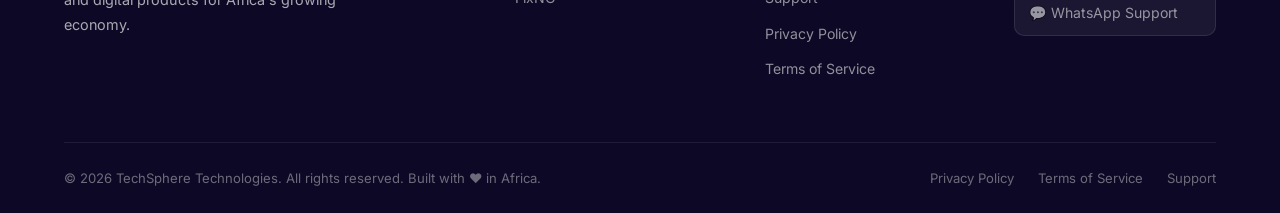
==== commit 45443804: "mail system integrated with zoho and claudflare" ====
--- a/about.html
+++ b/about.html
@@ -3,10 +3,10 @@
 <head>
   <meta charset="UTF-8" />
   <meta name="viewport" content="width=device-width, initial-scale=1.0" />
-  <title>About TechSphere — Our Story, Mission & Vision</title>
-  <meta name="description" content="Learn about TechSphere — an African technology company building smart digital products. Our story, mission, vision, and the team behind our products." />
-  <meta property="og:title" content="About TechSphere" />
-  <meta property="og:description" content="We're building Africa's next great technology ecosystem. Learn about our story, mission, and vision." />
+  <title>About TechSphere Technologies — Our Story, Mission &amp; Vision</title>
+  <meta name="description" content="Learn about TechSphere Technologies — a modern African software company building scalable digital products. Our story, mission, vision, and the products we build." />
+  <meta property="og:title" content="About TechSphere Technologies" />
+  <meta property="og:description" content="We're building Africa's next great technology ecosystem. Learn about TechSphere Technologies — our story, mission, and vision." />
   <link rel="icon" type="image/svg+xml" href="images/favicon.svg" />
   <link rel="stylesheet" href="styles/main.css" />
   <link rel="preconnect" href="https://fonts.googleapis.com" />
@@ -28,7 +28,7 @@
   <div class="container navbar-inner">
     <a href="index.html" class="logo" style="color:var(--purple);">
       <div class="logo-mark">TS</div>
-      TechSphere
+      <div class="logo-text-group"><span class="logo-wordmark">TechSphere</span><span class="logo-tagline">Technologies</span></div>
     </a>
     <ul class="nav-links">
       <li><a href="index.html">Home</a></li>
@@ -75,15 +75,16 @@
   <div class="container">
     <div class="mission-grid">
       <div class="reveal-left">
-        <span class="tag">The TechSphere Story</span>
+        <span class="tag">The TechSphere Technologies Story</span>
         <h2 style="color:var(--purple);margin:16px 0;">Started With a Problem. Scaling Into an Ecosystem.</h2>
-        <p style="color:var(--text-muted);margin-bottom:16px;line-height:1.8;">TechSphere started with a simple observation: African businesses were underserved by technology. The tools available were either too expensive, not mobile-friendly, or built without understanding local context.</p>
+        <p style="color:var(--text-muted);margin-bottom:16px;line-height:1.8;">TechSphere Technologies is a modern African software company building scalable mobile apps, SaaS platforms, AI-powered systems, and digital solutions for businesses and startups. We started with a simple observation: African businesses were underserved by technology. The tools available were either too expensive, not mobile-friendly, or built without understanding local context.</p>
         <p style="color:var(--text-muted);margin-bottom:16px;line-height:1.8;">So we started building. First came OwoTrack — a business management app for the everyday Nigerian entrepreneur tracking revenue on paper and WhatsApp. Then HeartLink for meaningful social connections. Then FixNG for the artisans who power Nigerian homes.</p>
         <p style="color:var(--text-muted);margin-bottom:32px;line-height:1.8;">Each product came from observing real problems. Each is built with the same conviction: <strong>Africa deserves technology built by Africans, for Africans.</strong></p>
         <div style="display:flex;gap:16px;flex-wrap:wrap;">
           <a href="products.html" class="btn btn-primary">See Our Products</a>
           <a href="contact.html" class="btn btn-outline">Work With Us</a>
         </div>
+        <p style="color:var(--text-muted);font-size:.85rem;margin-top:16px;">Business &amp; partnership inquiries: <a href="mailto:business@techsphereapp.com" style="color:var(--purple);">business@techsphereapp.com</a></p>
       </div>
       <div class="reveal-right">
         <div class="mission-card-stack">
@@ -120,7 +121,7 @@
       <span class="tag">Purpose & Direction</span>
       <h2>Mission, Vision & Values</h2>
     </div>
-    <div style="display:grid;grid-template-columns:1fr 1fr;gap:32px;margin-bottom:60px;">
+    <div class="rg-2" style="display:grid;grid-template-columns:1fr 1fr;gap:32px;margin-bottom:60px;">
       <div style="background:linear-gradient(135deg,var(--purple),var(--purple-lt));border-radius:var(--radius-xl);padding:48px;" class="reveal delay-1">
         <div style="font-size:2rem;margin-bottom:16px;">🎯</div>
         <h3 style="color:var(--white);font-size:1.4rem;margin-bottom:16px;">Our Mission</h3>
@@ -220,7 +221,7 @@
       <h2 style="color:var(--white);">Where We're Headed</h2>
       <p style="color:rgba(255,255,255,.65);">TechSphere is just getting started. Here's our vision for the next phase of growth.</p>
     </div>
-    <div style="display:grid;grid-template-columns:repeat(2,1fr);gap:24px;position:relative;z-index:1;">
+    <div class="rg-2" style="display:grid;grid-template-columns:repeat(2,1fr);gap:24px;position:relative;z-index:1;">
       <div style="background:rgba(255,255,255,.07);border:1px solid rgba(255,255,255,.1);border-radius:var(--radius-lg);padding:32px;" class="reveal delay-1">
         <div style="color:var(--gold);font-weight:700;font-size:.8rem;text-transform:uppercase;letter-spacing:.5px;margin-bottom:12px;font-family:'Poppins',sans-serif;">2025 — Now</div>
         <h3 style="color:var(--white);font-size:1.05rem;margin-bottom:12px;">Foundation Phase</h3>
@@ -285,14 +286,8 @@
   <div class="container">
     <div class="footer-grid">
       <div class="footer-brand">
-        <a href="index.html" class="logo"><div class="logo-mark">TS</div>TechSphere</a>
-        <p>Building smart digital solutions for modern African businesses. From mobile apps to SaaS platforms — we're your technology partner.</p>
-        <div class="footer-social">
-          <a href="#" class="social-btn">f</a>
-          <a href="#" class="social-btn">&#9670;</a>
-          <a href="#" class="social-btn">in</a>
-          <a href="#" class="social-btn">&#9678;</a>
-        </div>
+        <a href="index.html" class="logo"><div class="logo-mark">TS</div><div class="logo-text-group"><span class="logo-wordmark">TechSphere</span><span class="logo-tagline">Technologies</span></div></a>
+        <p>TechSphere Technologies — building scalable mobile apps, SaaS platforms, and digital products for Africa's growing economy.</p>
       </div>
       <div class="footer-col">
         <h4>Products</h4>
@@ -315,13 +310,13 @@
       <div class="footer-col">
         <h4>Contact Us</h4>
         <ul>
-          <li><a href="mailto:nwankwolivinus95@gmail.com" class="footer-email">✉️ nwankwolivinus95@gmail.com</a></li>
+          <li><a href="mailto:info@techsphereapp.com" class="footer-email">✉️ info@techsphereapp.com</a></li>
           <li><a href="https://wa.me/2349011495230" class="footer-email" target="_blank" rel="noopener">💬 WhatsApp Support</a></li>
         </ul>
       </div>
     </div>
     <div class="footer-bottom">
-      <p>© 2025 TechSphere. All rights reserved. Built with ❤️ in Africa.</p>
+      <p>© 2026 TechSphere Technologies. All rights reserved. Built with ❤️ in Africa.</p>
       <div class="footer-bottom-links">
         <a href="privacy-policy.html">Privacy Policy</a>
         <a href="terms.html">Terms of Service</a>
--- a/styles/main.css
+++ b/styles/main.css
@@ -200,6 +200,14 @@
   flex-shrink: 0;
 }
 
+.logo-text-group { display: flex; flex-direction: column; line-height: 1.1; }
+.logo-wordmark { font-size: inherit; font-weight: 800; }
+.logo-tagline {
+  font-size: .55rem; font-weight: 500;
+  letter-spacing: 1.8px; text-transform: uppercase;
+  opacity: .6; margin-top: 2px;
+}
+
 .nav-links {
   display: flex; align-items: center; gap: 8px;
   list-style: none;
@@ -242,7 +250,7 @@
   transition: transform .3s ease;
 }
 .mobile-menu.open { transform: translateX(0); display: block; }
-.mobile-menu .nav-links { flex-direction: column; align-items: flex-start; gap: 0; }
+.mobile-menu .nav-links { display: flex; flex-direction: column; align-items: flex-start; gap: 0; }
 .mobile-menu .nav-links a { color: var(--dark); width: 100%; padding: 14px 8px; font-size: 1.05rem; border-bottom: 1px solid var(--gray-2); }
 .mobile-menu .nav-links a:hover { color: var(--purple); background: transparent; }
 .mobile-menu .nav-cta { margin-top: 24px; flex-direction: column; width: 100%; }
@@ -985,6 +993,22 @@
 @keyframes pulse { 0%,100% { transform: scale(1); } 50% { transform: scale(1.08); } }
 
 /* ── Responsive ── */
+
+/* Large Screens (1440px+) */
+@media (min-width: 1440px) {
+  .container { max-width: 1360px; }
+  .hero-content { gap: 80px; }
+  .app-hero-grid { gap: 100px; }
+}
+
+/* Standard Laptop (max 1200px) */
+@media (max-width: 1200px) {
+  .hero-content { gap: 48px; }
+  .app-hero-grid { gap: 48px; }
+  .footer-grid { gap: 32px; }
+}
+
+/* Tablet / Small Laptop (max 1024px) */
 @media (max-width: 1024px) {
   .hero-content      { gap: 40px; }
   .footer-grid       { grid-template-columns: 1fr 1fr; gap: 36px; }
@@ -992,48 +1016,158 @@
   .why-grid          { grid-template-columns: repeat(2, 1fr); }
   .stack-grid        { grid-template-columns: repeat(4, 1fr); }
   .values-grid       { grid-template-columns: repeat(2, 1fr); }
-}
-
+  .features-grid     { grid-template-columns: repeat(2, 1fr); }
+  .app-hero-grid     { gap: 40px; }
+  .screen-item.main      { width: 170px; }
+  .screen-item.secondary { width: 135px; }
+  .rg-4 { grid-template-columns: repeat(2, 1fr) !important; }
+  .rg-5 { grid-template-columns: repeat(3, 1fr) !important; }
+}
+
+/* Tablet Portrait / Mobile (max 768px) */
 @media (max-width: 768px) {
-  .section-pad { padding: 70px 0; }
-  .nav-links, .nav-cta .btn:not(.btn-sm) { display: none; }
+  .section-pad     { padding: 70px 0; }
+  .section-pad-sm  { padding: 40px 0; }
+  .section-header  { margin-bottom: 44px; }
+  .container       { padding: 0 20px; }
+
+  .navbar .nav-links, .nav-cta .btn:not(.btn-sm) { display: none; }
   .hamburger { display: flex; }
 
-  .hero-content { grid-template-columns: 1fr; text-align: center; padding: 60px 0 40px; }
-  .hero-visual { display: none; }
-  .hero-description { margin: 0 auto 36px; }
-  .hero-buttons { justify-content: center; }
-  .hero-stats { justify-content: center; }
-
-  .stats-grid { grid-template-columns: repeat(2, 1fr); gap: 24px; }
-  .services-grid { grid-template-columns: 1fr; }
-  .products-grid { grid-template-columns: 1fr; }
+  .hero-content      { grid-template-columns: 1fr; text-align: center; padding: 60px 0 40px; }
+  .hero-visual       { display: none; }
+  .hero-description  { margin: 0 auto 36px; }
+  .hero-buttons      { justify-content: center; }
+  .hero-stats        { justify-content: center; }
+
+  .stats-grid        { grid-template-columns: repeat(2, 1fr); gap: 24px; }
+  .services-grid     { grid-template-columns: 1fr; }
+  .products-grid     { grid-template-columns: 1fr; }
   .products-grid .product-card:first-child { grid-column: auto; }
   .product-card-inner { grid-template-columns: 1fr !important; }
-  .why-grid { grid-template-columns: 1fr; }
+  .why-grid          { grid-template-columns: 1fr; }
   .testimonials-grid { grid-template-columns: 1fr; }
-  .pricing-grid { grid-template-columns: 1fr; }
-  .features-grid { grid-template-columns: 1fr; }
-  .contact-grid { grid-template-columns: 1fr; }
-  .form-row { grid-template-columns: 1fr; }
-  .mission-grid { grid-template-columns: 1fr; }
-  .app-hero-grid { grid-template-columns: 1fr; text-align: center; }
+  .pricing-grid      { grid-template-columns: 1fr; }
+  .features-grid     { grid-template-columns: 1fr; }
+  .contact-grid      { grid-template-columns: 1fr; }
+  .form-row          { grid-template-columns: 1fr; }
+  .mission-grid      { grid-template-columns: 1fr; }
+  .app-hero-grid     { grid-template-columns: 1fr; text-align: center; }
   .app-hero-text .download-group { justify-content: center; }
-  .app-meta { justify-content: center; }
-  .footer-grid { grid-template-columns: 1fr; }
-  .footer-bottom { flex-direction: column; text-align: center; }
-  .policy-content { padding: 32px 24px; }
-  .stack-grid { grid-template-columns: repeat(3, 1fr); }
-  .values-grid { grid-template-columns: 1fr 1fr; }
-  .support-grid { grid-template-columns: 1fr; }
-  .newsletter-form { flex-direction: column; }
+  .app-meta          { justify-content: center; flex-wrap: wrap; }
+  .footer-grid       { grid-template-columns: 1fr; }
+  .footer-bottom     { flex-direction: column; text-align: center; }
+  .policy-content    { padding: 32px 24px; }
+  .stack-grid        { grid-template-columns: repeat(3, 1fr); }
+  .values-grid       { grid-template-columns: 1fr 1fr; }
+  .support-grid      { grid-template-columns: 1fr; }
+  .newsletter-form   { flex-direction: column; }
   .pricing-card.popular { transform: none; }
-}
-
+  .product-actions   { flex-direction: column; align-items: flex-start; }
+  .page-hero         { padding: 100px 0 60px; }
+  .app-hero          { padding: 100px 0 60px; }
+
+  .screen-item.secondary { display: none; }
+  .screen-item.main      { width: 200px; }
+  .app-screens           { gap: 0; }
+
+  .rg-2 { grid-template-columns: 1fr !important; }
+  .rg-3 { grid-template-columns: 1fr !important; }
+  .rg-4 { grid-template-columns: repeat(2, 1fr) !important; }
+  .rg-5 { grid-template-columns: repeat(2, 1fr) !important; }
+}
+
+/* Large Phones (max 600px) */
+@media (max-width: 600px) {
+  .section-pad     { padding: 56px 0; }
+  .section-pad-sm  { padding: 36px 0; }
+  .section-header  { margin-bottom: 36px; }
+  .section-header p { font-size: .95rem; }
+
+  .btn    { padding: 12px 24px; font-size: .9rem; }
+  .btn-lg { padding: 14px 28px; font-size: .92rem; }
+  .btn-sm { padding: 8px 18px; font-size: .82rem; }
+
+  .page-hero   { padding: 90px 0 50px; }
+  .page-hero p { font-size: 1rem; }
+  .app-hero    { padding: 90px 0 50px; }
+  .app-hero-text .hero-desc { font-size: 1rem; }
+
+  .cta-section   { padding: 70px 0; }
+  .cta-section p { font-size: 1rem; }
+
+  .footer        { padding: 60px 0 0; }
+  .contact-form  { padding: 32px 24px; }
+  .plan-amount   { font-size: 2.4rem; }
+}
+
+/* Standard Mobile (max 480px) */
 @media (max-width: 480px) {
-  .stats-grid { grid-template-columns: 1fr 1fr; }
-  .hero-stats { gap: 20px; flex-wrap: wrap; }
+  .container   { padding: 0 16px; }
+  .section-pad { padding: 48px 0; }
+
+  .stats-grid  { grid-template-columns: 1fr 1fr; }
+  .hero-stats  { gap: 20px; flex-wrap: wrap; }
   .hero-buttons { flex-direction: column; align-items: center; }
   .product-actions { flex-direction: column; }
   .cta-buttons { flex-direction: column; align-items: center; }
-}
+
+  .stack-grid   { grid-template-columns: repeat(2, 1fr); }
+  .values-grid  { grid-template-columns: 1fr; }
+
+  .policy-content { padding: 24px 16px; }
+  .contact-form   { padding: 24px 16px; }
+  .pricing-card   { padding: 28px 20px; }
+  .pricing-card.popular { transform: none; }
+  .plan-amount    { font-size: 2.2rem; }
+
+  .breadcrumb   { font-size: .78rem; }
+  .store-btn    { padding: 10px 18px; }
+  .page-hero    { padding: 80px 0 44px; }
+  .app-hero     { padding: 80px 0 44px; }
+
+  .faq-question      { padding: 16px 18px; font-size: .9rem; }
+  .faq-answer-inner  { padding: 0 18px 16px; font-size: .88rem; }
+
+  .testimonial-card  { padding: 24px 20px; }
+  .footer-grid       { gap: 32px; }
+  .newsletter-form .btn { width: 100%; justify-content: center; }
+
+  .rg-4, .rg-5 { grid-template-columns: 1fr !important; }
+}
+
+/* Small Phones (max 360px) */
+@media (max-width: 360px) {
+  .container   { padding: 0 12px; }
+  .section-pad { padding: 40px 0; }
+
+  .logo      { font-size: .92rem; }
+  .logo-mark { width: 32px; height: 32px; font-size: .8rem; }
+
+  .btn    { padding: 11px 18px; font-size: .85rem; }
+  .btn-lg { padding: 13px 22px; font-size: .88rem; }
+
+  .stats-grid  { grid-template-columns: 1fr; gap: 16px; }
+  .app-meta    { flex-direction: column; gap: 12px; padding-top: 20px; }
+  .app-meta-item .meta-number { font-size: 1.2rem; }
+
+  .contact-form   { padding: 20px 12px; }
+  .policy-content { padding: 20px 12px; }
+  .pricing-card   { padding: 24px 16px; }
+  .plan-amount    { font-size: 2rem; }
+
+  .faq-question  { padding: 14px; }
+  .feature-card  { padding: 24px 20px; }
+  .service-card  { padding: 28px 20px; }
+  .footer        { padding: 48px 0 0; }
+  .footer-grid   { gap: 24px; }
+}
+
+/* Phone Landscape */
+@media (orientation: landscape) and (max-height: 500px) {
+  .hero-content  { padding: 40px 0 24px; }
+  .page-hero     { padding: 80px 0 40px; }
+  .app-hero      { padding: 80px 0 40px; }
+  .hero-visual   { display: none; }
+  .section-pad   { padding: 48px 0; }
+}
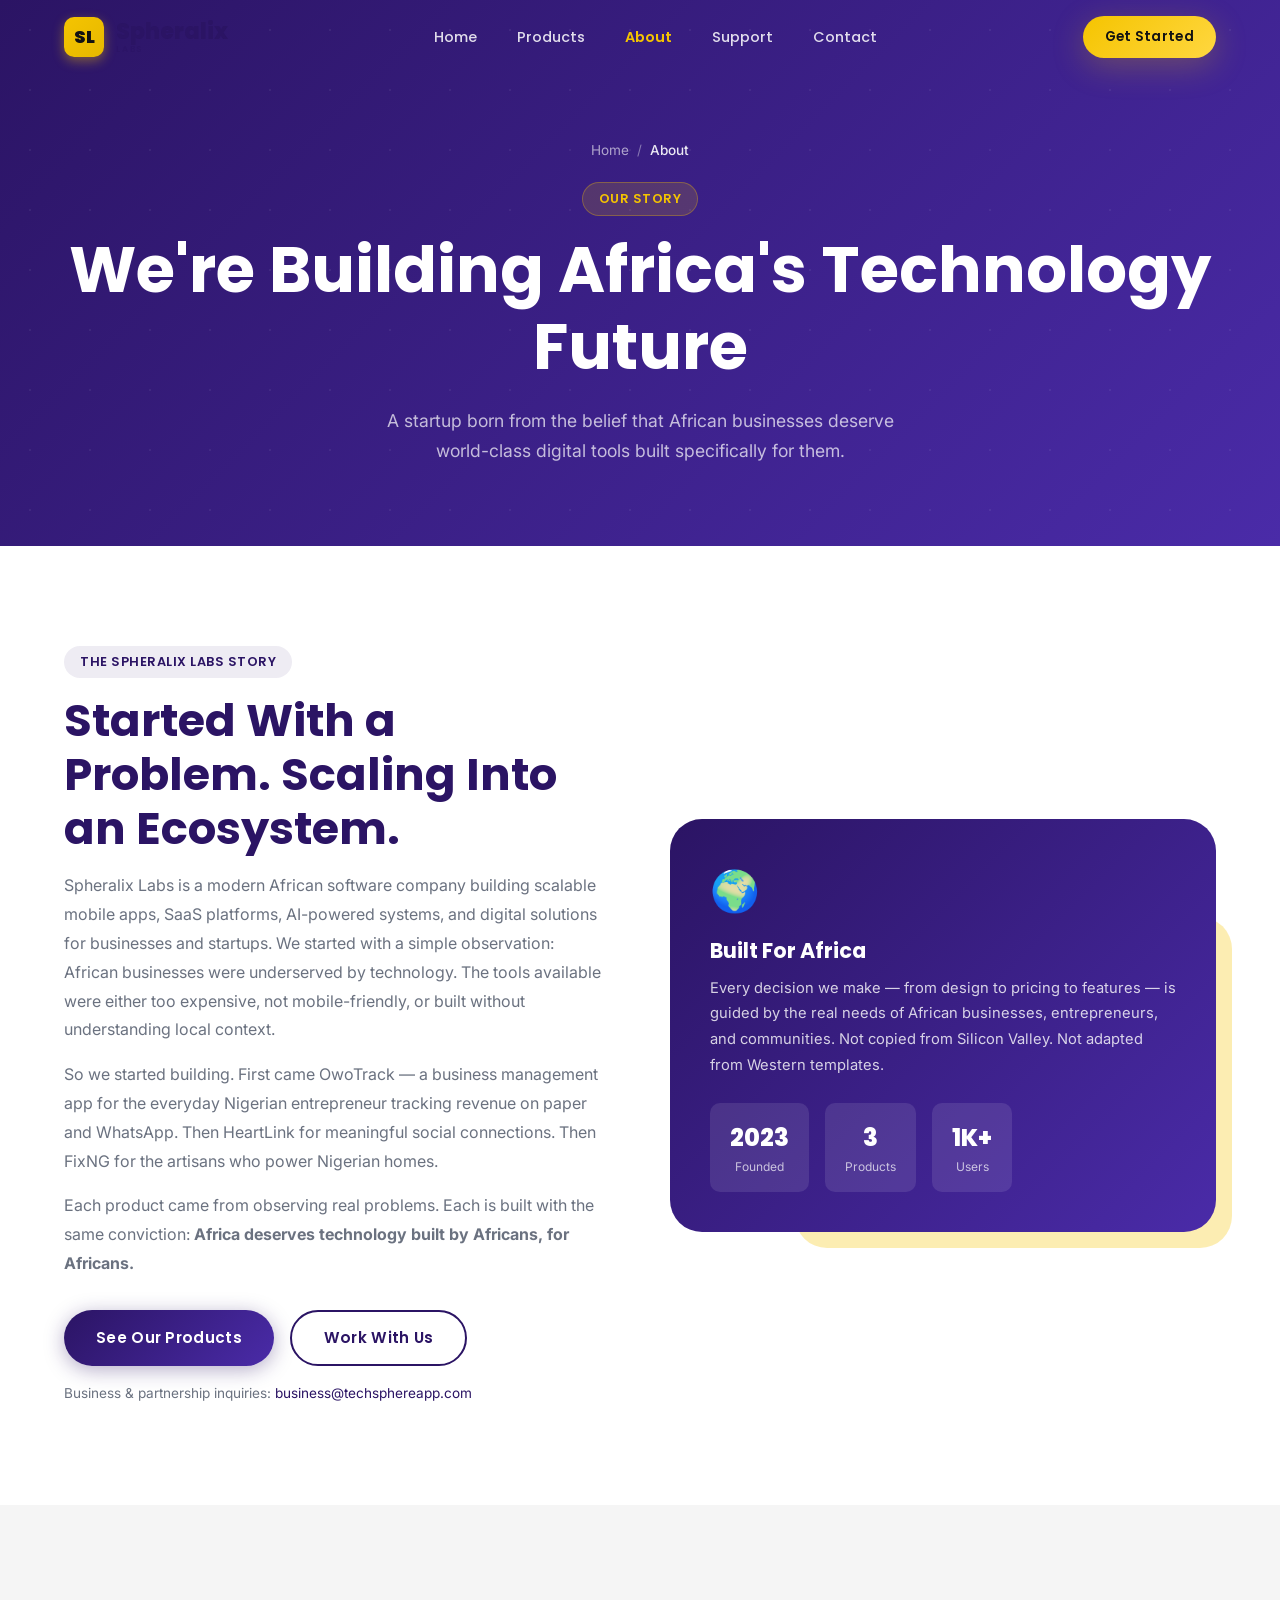
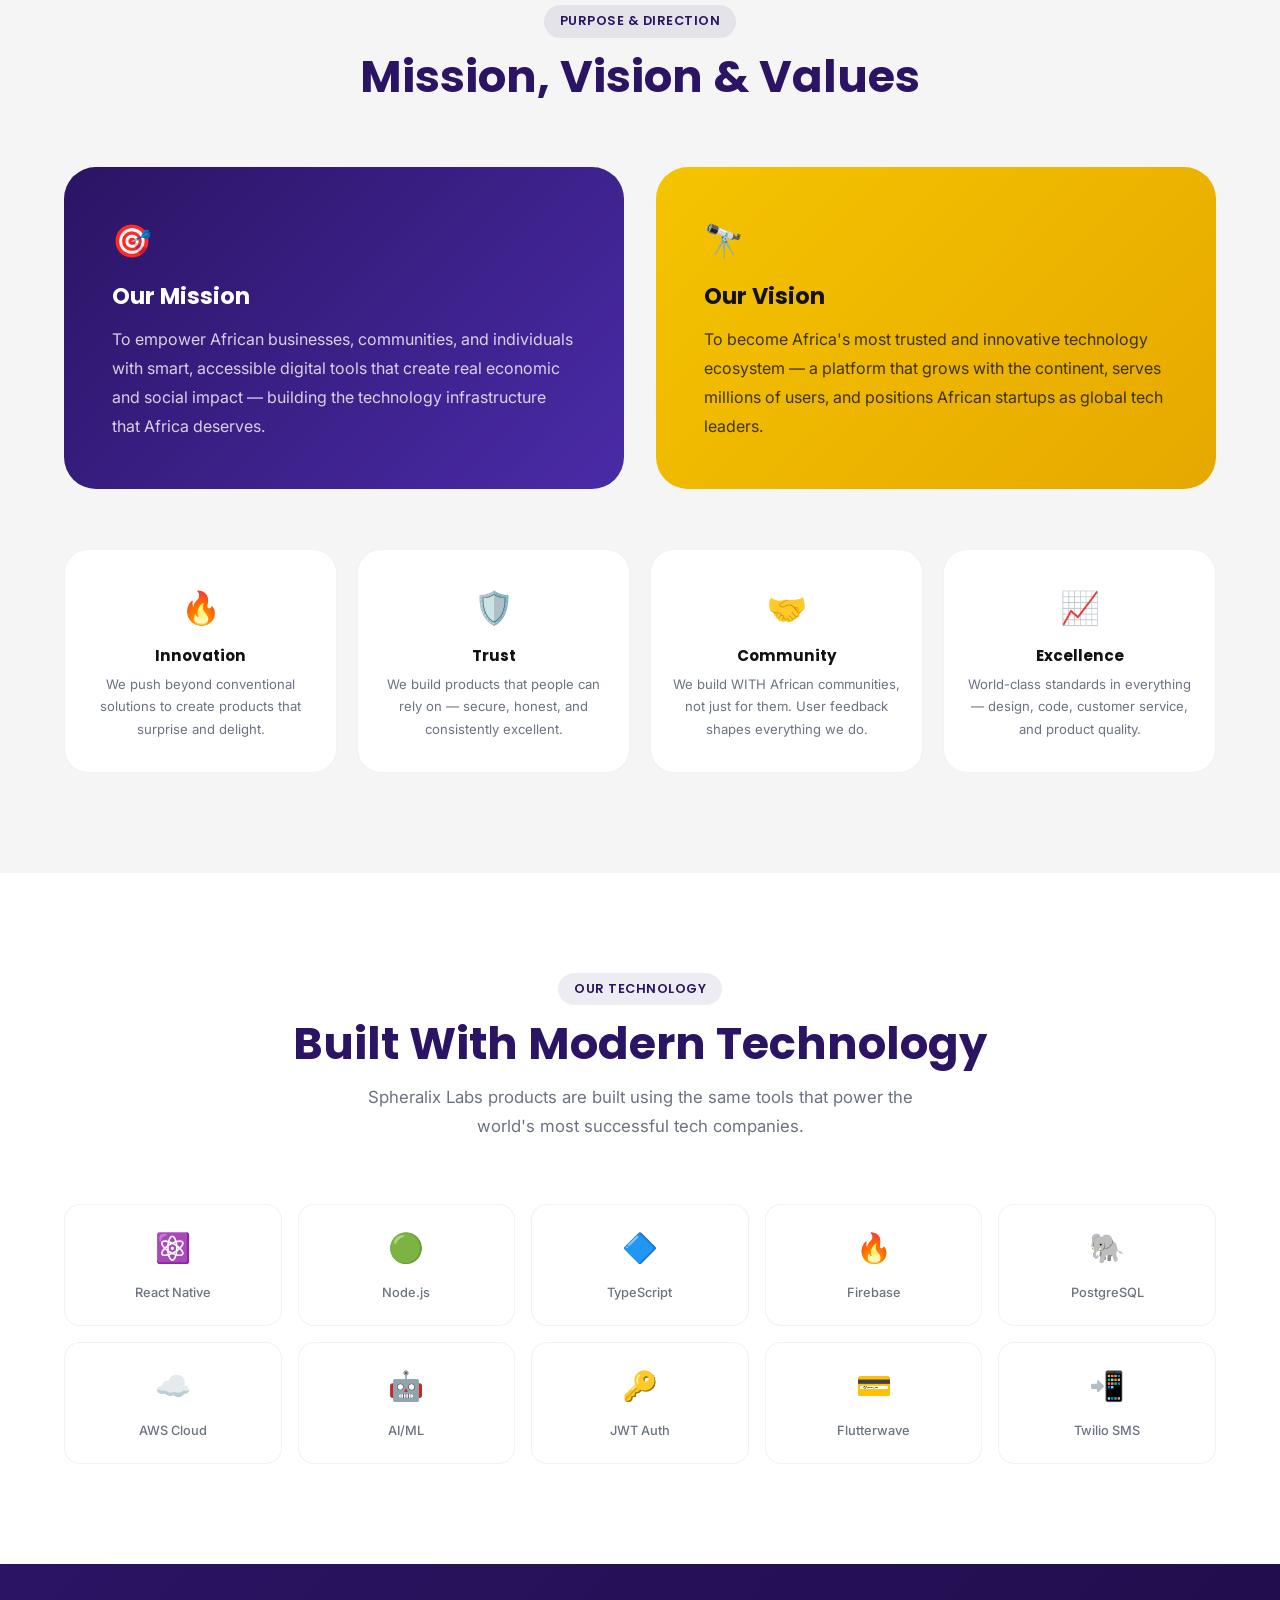
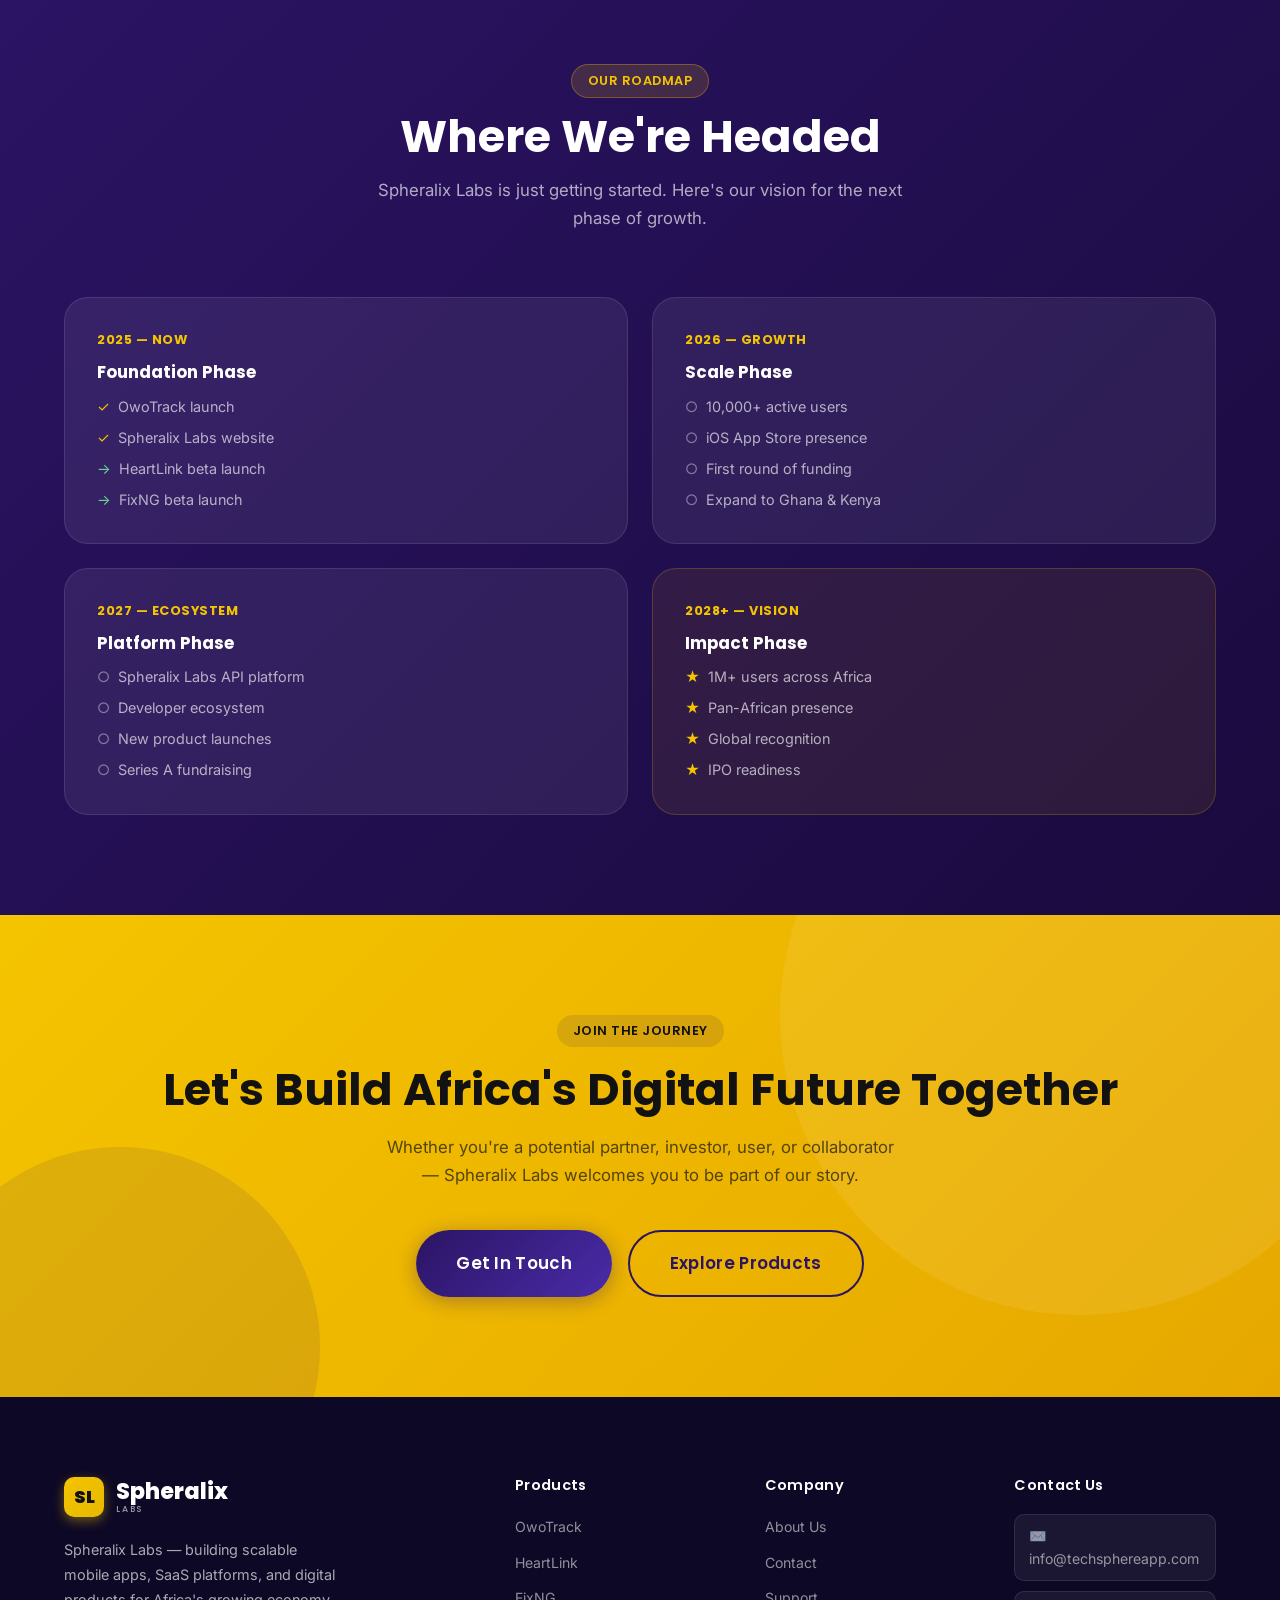
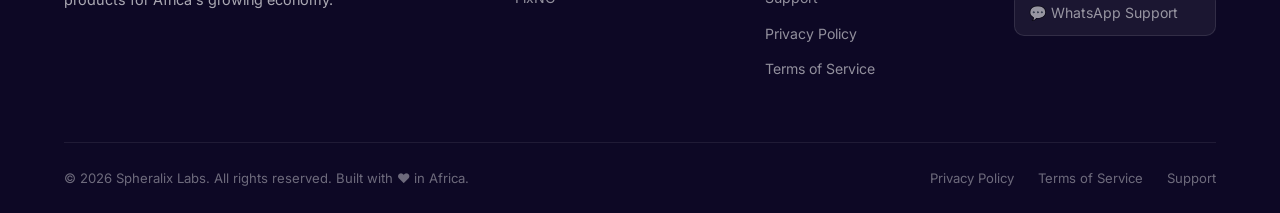
==== commit 28b0eccc: "websites name changed" ====
--- a/about.html
+++ b/about.html
@@ -3,10 +3,10 @@
 <head>
   <meta charset="UTF-8" />
   <meta name="viewport" content="width=device-width, initial-scale=1.0" />
-  <title>About TechSphere Technologies — Our Story, Mission &amp; Vision</title>
-  <meta name="description" content="Learn about TechSphere Technologies — a modern African software company building scalable digital products. Our story, mission, vision, and the products we build." />
-  <meta property="og:title" content="About TechSphere Technologies" />
-  <meta property="og:description" content="We're building Africa's next great technology ecosystem. Learn about TechSphere Technologies — our story, mission, and vision." />
+  <title>About Spheralix Labs — Our Story, Mission &amp; Vision</title>
+  <meta name="description" content="Learn about Spheralix Labs — a modern African software company building scalable digital products. Our story, mission, vision, and the products we build." />
+  <meta property="og:title" content="About Spheralix Labs" />
+  <meta property="og:description" content="We're building Africa's next great technology ecosystem. Learn about Spheralix Labs — our story, mission, and vision." />
   <link rel="icon" type="image/svg+xml" href="images/favicon.svg" />
   <link rel="stylesheet" href="styles/main.css" />
   <link rel="preconnect" href="https://fonts.googleapis.com" />
@@ -17,8 +17,8 @@
 <!-- Page Loader -->
 <div class="page-loader" id="pageLoader">
   <div class="loader-logo">
-    <div class="loader-mark">TS</div>
-    <div class="loader-text">TechSphere</div>
+    <div class="loader-mark">SL</div>
+    <div class="loader-text">Spheralix</div>
     <div class="loader-bar"><div class="loader-bar-fill"></div></div>
   </div>
 </div>
@@ -27,8 +27,8 @@
 <nav class="navbar scrolled" id="navbar">
   <div class="container navbar-inner">
     <a href="index.html" class="logo" style="color:var(--purple);">
-      <div class="logo-mark">TS</div>
-      <div class="logo-text-group"><span class="logo-wordmark">TechSphere</span><span class="logo-tagline">Technologies</span></div>
+      <div class="logo-mark">SL</div>
+      <div class="logo-text-group"><span class="logo-wordmark">Spheralix</span><span class="logo-tagline">Labs</span></div>
     </a>
     <ul class="nav-links">
       <li><a href="index.html">Home</a></li>
@@ -75,9 +75,9 @@
   <div class="container">
     <div class="mission-grid">
       <div class="reveal-left">
-        <span class="tag">The TechSphere Technologies Story</span>
+        <span class="tag">The Spheralix Labs Story</span>
         <h2 style="color:var(--purple);margin:16px 0;">Started With a Problem. Scaling Into an Ecosystem.</h2>
-        <p style="color:var(--text-muted);margin-bottom:16px;line-height:1.8;">TechSphere Technologies is a modern African software company building scalable mobile apps, SaaS platforms, AI-powered systems, and digital solutions for businesses and startups. We started with a simple observation: African businesses were underserved by technology. The tools available were either too expensive, not mobile-friendly, or built without understanding local context.</p>
+        <p style="color:var(--text-muted);margin-bottom:16px;line-height:1.8;">Spheralix Labs is a modern African software company building scalable mobile apps, SaaS platforms, AI-powered systems, and digital solutions for businesses and startups. We started with a simple observation: African businesses were underserved by technology. The tools available were either too expensive, not mobile-friendly, or built without understanding local context.</p>
         <p style="color:var(--text-muted);margin-bottom:16px;line-height:1.8;">So we started building. First came OwoTrack — a business management app for the everyday Nigerian entrepreneur tracking revenue on paper and WhatsApp. Then HeartLink for meaningful social connections. Then FixNG for the artisans who power Nigerian homes.</p>
         <p style="color:var(--text-muted);margin-bottom:32px;line-height:1.8;">Each product came from observing real problems. Each is built with the same conviction: <strong>Africa deserves technology built by Africans, for Africans.</strong></p>
         <div style="display:flex;gap:16px;flex-wrap:wrap;">
@@ -166,7 +166,7 @@
     <div class="section-header reveal">
       <span class="tag">Our Technology</span>
       <h2>Built With Modern Technology</h2>
-      <p>TechSphere products are built using the same tools that power the world's most successful tech companies.</p>
+      <p>Spheralix Labs products are built using the same tools that power the world's most successful tech companies.</p>
     </div>
     <div class="stack-grid reveal">
       <div class="stack-item">
@@ -219,7 +219,7 @@
     <div class="section-header reveal">
       <span class="tag" style="background:rgba(245,196,0,.15);color:var(--gold);border:1px solid rgba(245,196,0,.3);">Our Roadmap</span>
       <h2 style="color:var(--white);">Where We're Headed</h2>
-      <p style="color:rgba(255,255,255,.65);">TechSphere is just getting started. Here's our vision for the next phase of growth.</p>
+      <p style="color:rgba(255,255,255,.65);">Spheralix Labs is just getting started. Here's our vision for the next phase of growth.</p>
     </div>
     <div class="rg-2" style="display:grid;grid-template-columns:repeat(2,1fr);gap:24px;position:relative;z-index:1;">
       <div style="background:rgba(255,255,255,.07);border:1px solid rgba(255,255,255,.1);border-radius:var(--radius-lg);padding:32px;" class="reveal delay-1">
@@ -227,7 +227,7 @@
         <h3 style="color:var(--white);font-size:1.05rem;margin-bottom:12px;">Foundation Phase</h3>
         <ul style="color:rgba(255,255,255,.65);font-size:.9rem;list-style:none;display:flex;flex-direction:column;gap:8px;">
           <li style="display:flex;gap:8px;"><span style="color:var(--gold);">✓</span> OwoTrack launch</li>
-          <li style="display:flex;gap:8px;"><span style="color:var(--gold);">✓</span> TechSphere website</li>
+          <li style="display:flex;gap:8px;"><span style="color:var(--gold);">✓</span> Spheralix Labs website</li>
           <li style="display:flex;gap:8px;"><span style="color:#68D391;">→</span> HeartLink beta launch</li>
           <li style="display:flex;gap:8px;"><span style="color:#68D391;">→</span> FixNG beta launch</li>
         </ul>
@@ -246,7 +246,7 @@
         <div style="color:var(--gold);font-weight:700;font-size:.8rem;text-transform:uppercase;letter-spacing:.5px;margin-bottom:12px;font-family:'Poppins',sans-serif;">2027 — Ecosystem</div>
         <h3 style="color:var(--white);font-size:1.05rem;margin-bottom:12px;">Platform Phase</h3>
         <ul style="color:rgba(255,255,255,.65);font-size:.9rem;list-style:none;display:flex;flex-direction:column;gap:8px;">
-          <li style="display:flex;gap:8px;"><span style="color:rgba(255,255,255,.4);">○</span> TechSphere API platform</li>
+          <li style="display:flex;gap:8px;"><span style="color:rgba(255,255,255,.4);">○</span> Spheralix Labs API platform</li>
           <li style="display:flex;gap:8px;"><span style="color:rgba(255,255,255,.4);">○</span> Developer ecosystem</li>
           <li style="display:flex;gap:8px;"><span style="color:rgba(255,255,255,.4);">○</span> New product launches</li>
           <li style="display:flex;gap:8px;"><span style="color:rgba(255,255,255,.4);">○</span> Series A fundraising</li>
@@ -272,7 +272,7 @@
     <div class="cta-inner reveal">
       <span class="tag">Join The Journey</span>
       <h2>Let's Build Africa's Digital Future Together</h2>
-      <p>Whether you're a potential partner, investor, user, or collaborator — TechSphere welcomes you to be part of our story.</p>
+      <p>Whether you're a potential partner, investor, user, or collaborator — Spheralix Labs welcomes you to be part of our story.</p>
       <div class="cta-buttons">
         <a href="contact.html" class="btn btn-primary btn-lg">Get In Touch</a>
         <a href="products.html" class="btn btn-outline btn-lg">Explore Products</a>
@@ -286,8 +286,8 @@
   <div class="container">
     <div class="footer-grid">
       <div class="footer-brand">
-        <a href="index.html" class="logo"><div class="logo-mark">TS</div><div class="logo-text-group"><span class="logo-wordmark">TechSphere</span><span class="logo-tagline">Technologies</span></div></a>
-        <p>TechSphere Technologies — building scalable mobile apps, SaaS platforms, and digital products for Africa's growing economy.</p>
+        <a href="index.html" class="logo"><div class="logo-mark">SL</div><div class="logo-text-group"><span class="logo-wordmark">Spheralix</span><span class="logo-tagline">Labs</span></div></a>
+        <p>Spheralix Labs — building scalable mobile apps, SaaS platforms, and digital products for Africa's growing economy.</p>
       </div>
       <div class="footer-col">
         <h4>Products</h4>
@@ -316,7 +316,7 @@
       </div>
     </div>
     <div class="footer-bottom">
-      <p>© 2026 TechSphere Technologies. All rights reserved. Built with ❤️ in Africa.</p>
+      <p>© 2026 Spheralix Labs. All rights reserved. Built with ❤️ in Africa.</p>
       <div class="footer-bottom-links">
         <a href="privacy-policy.html">Privacy Policy</a>
         <a href="terms.html">Terms of Service</a>
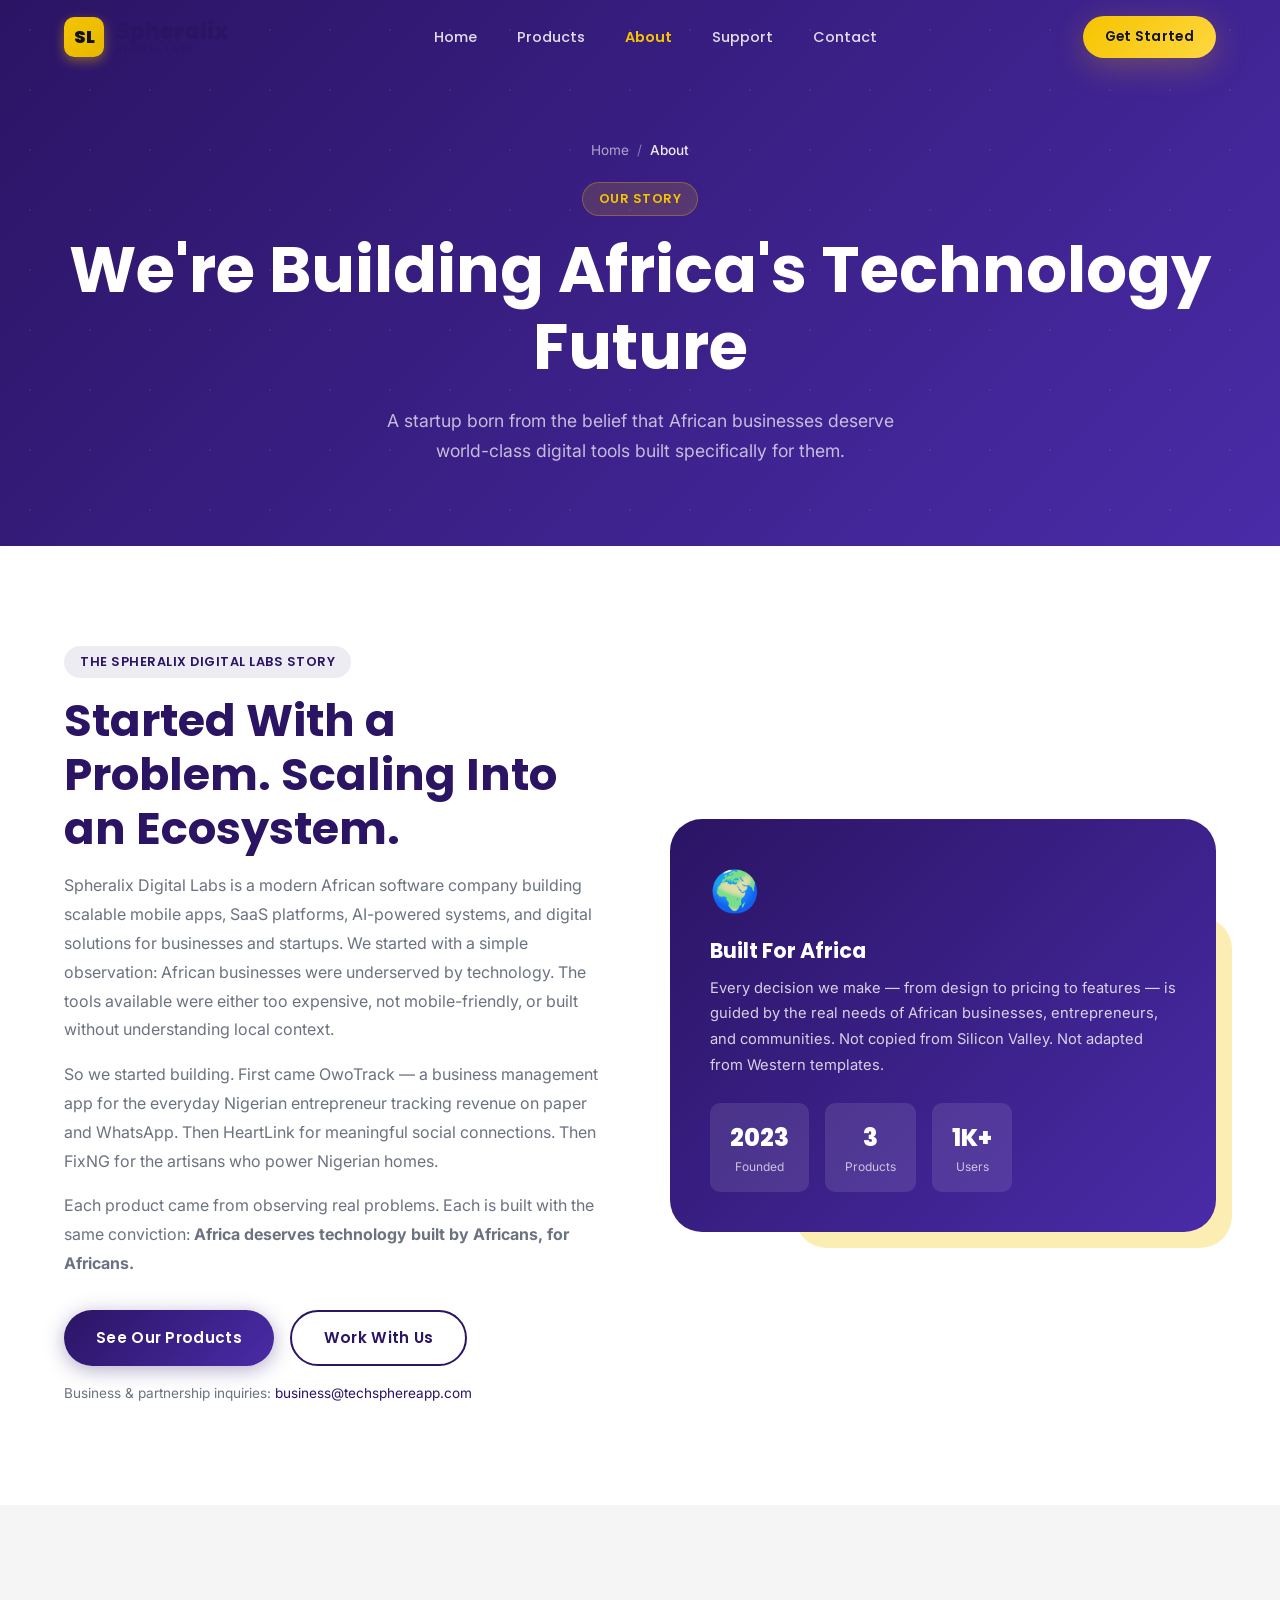
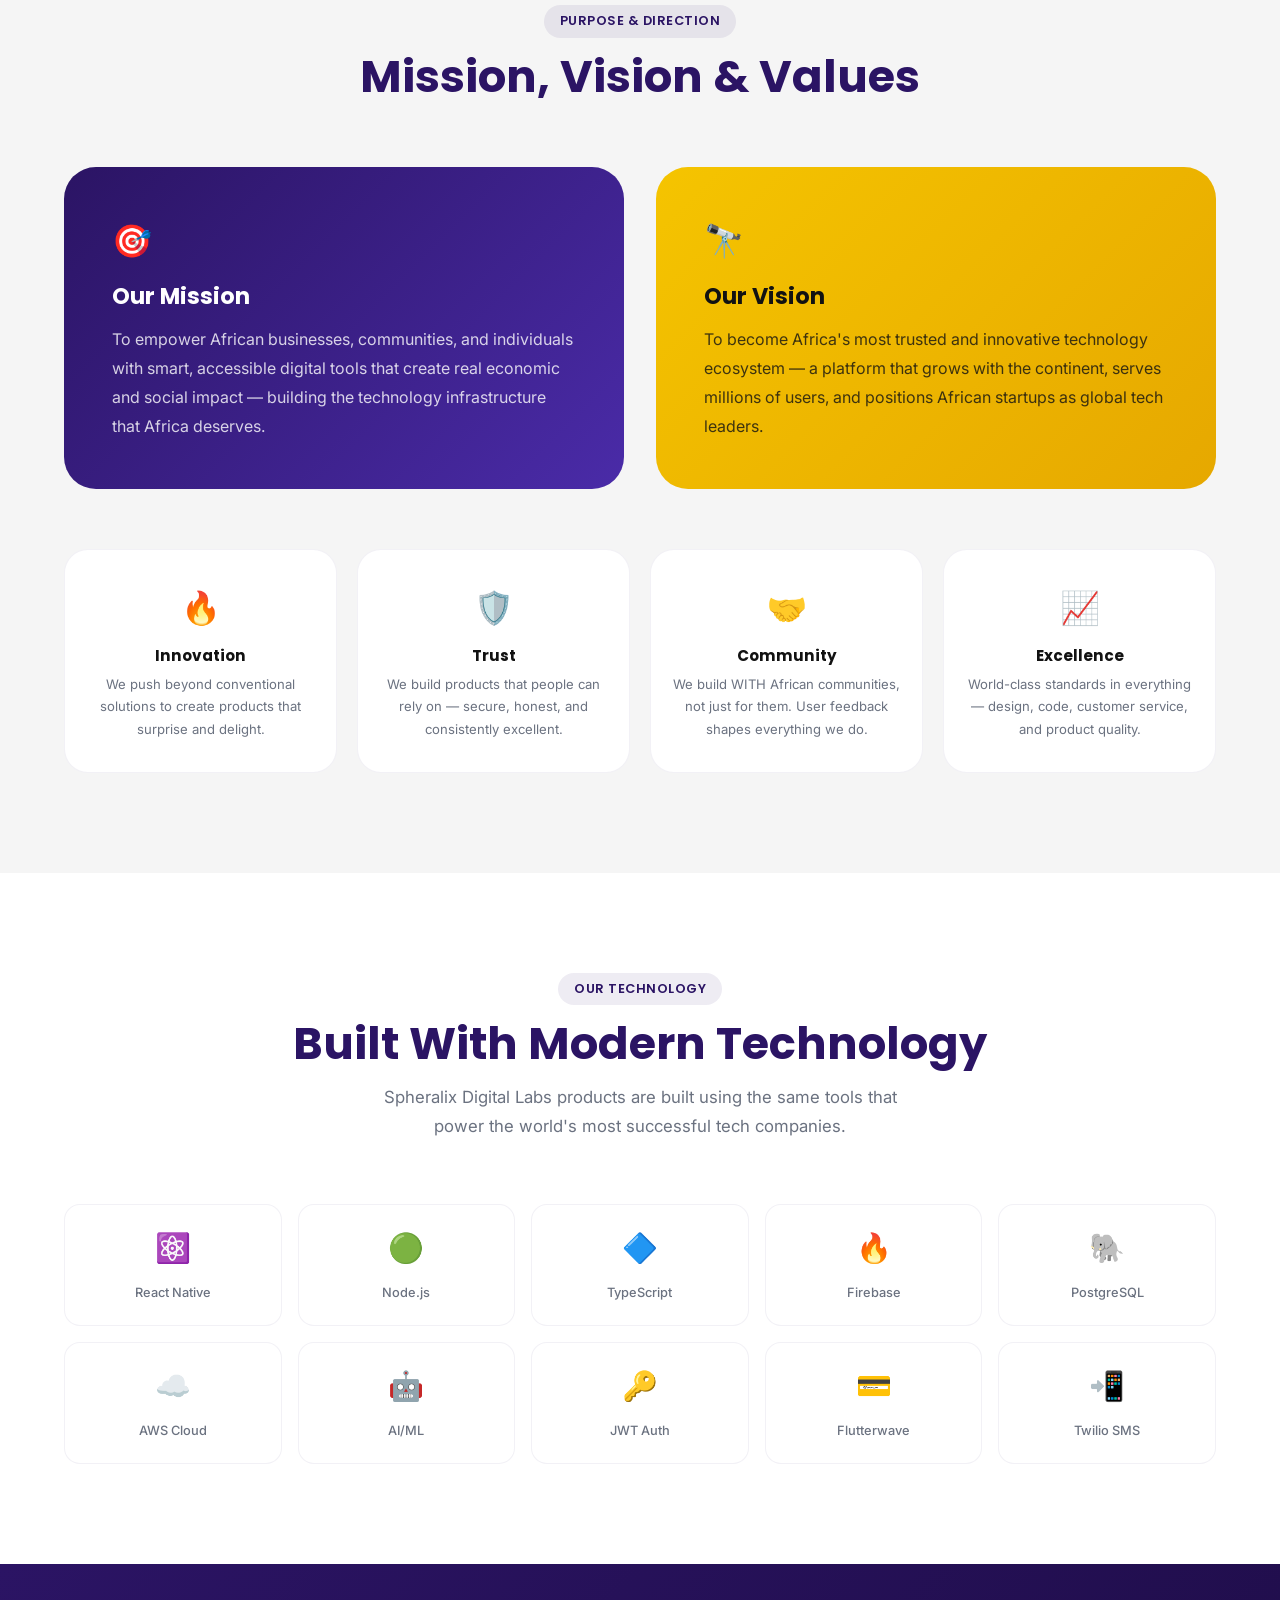
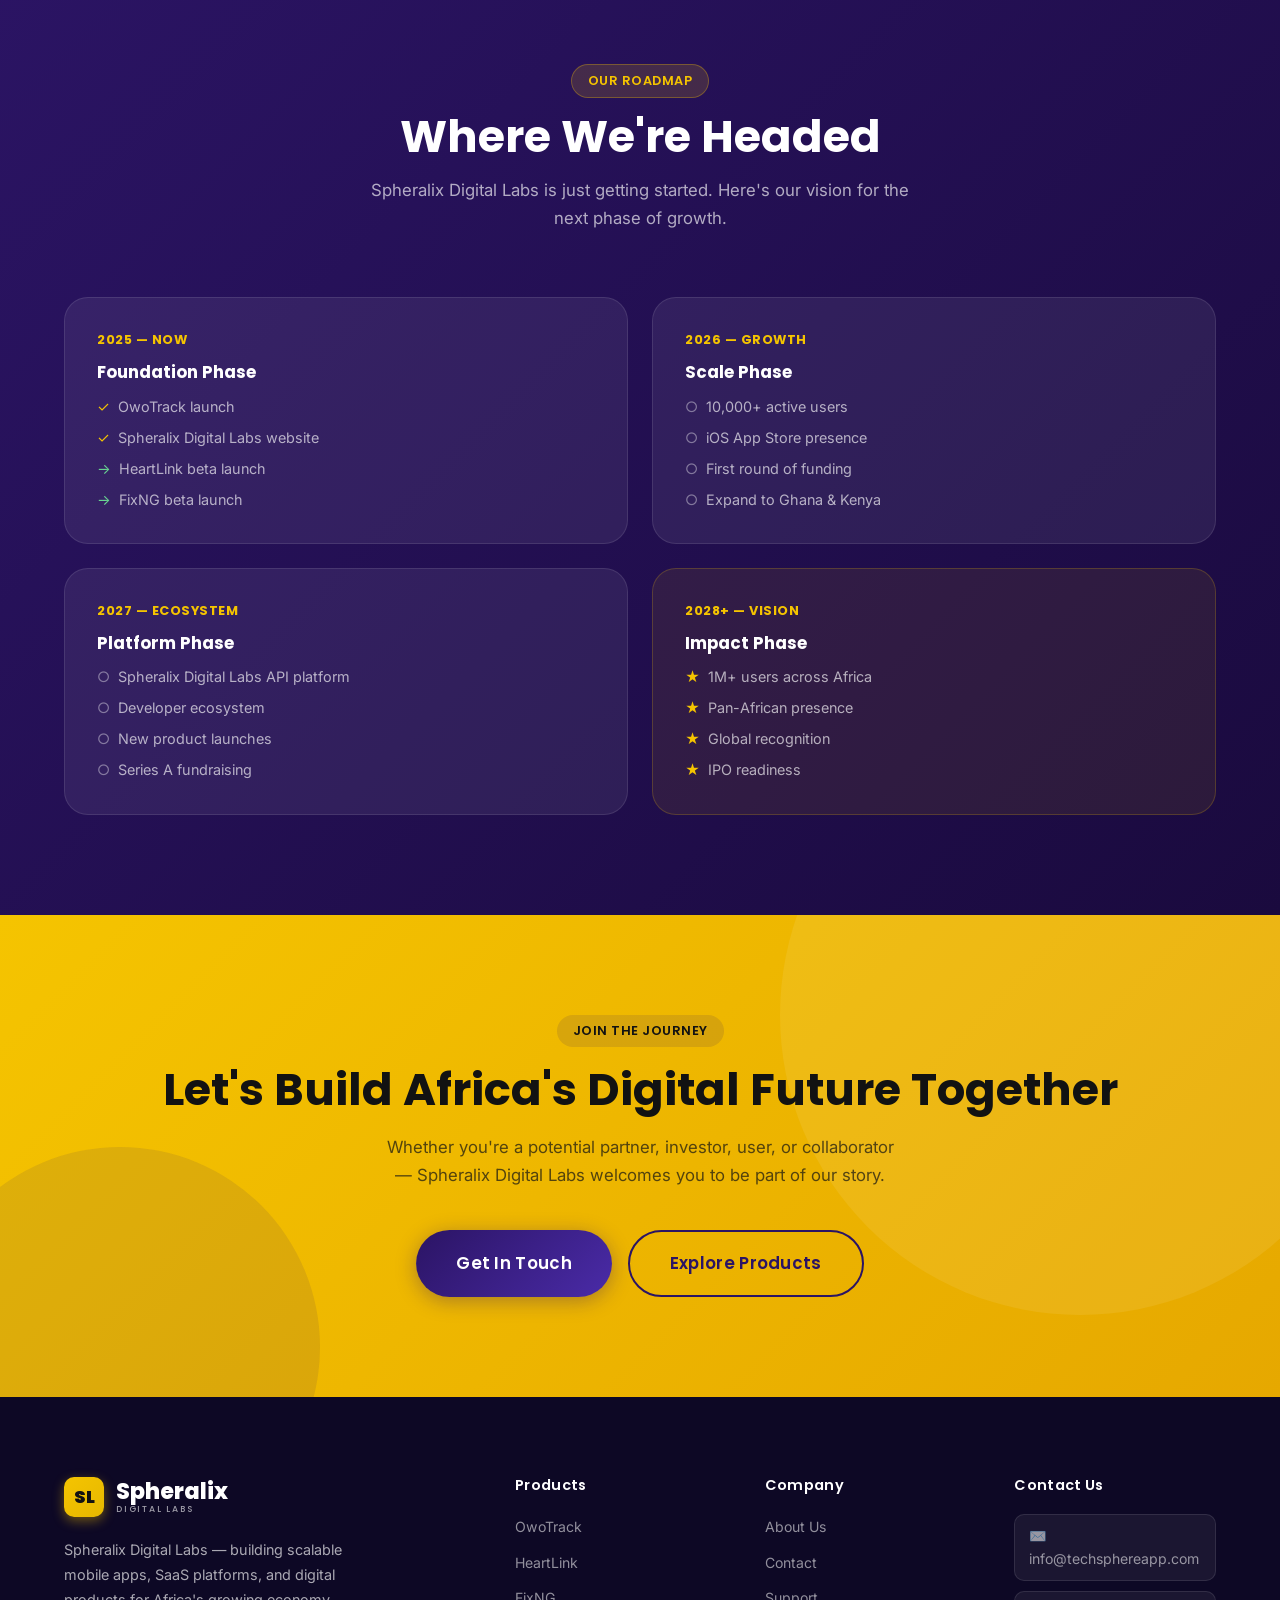
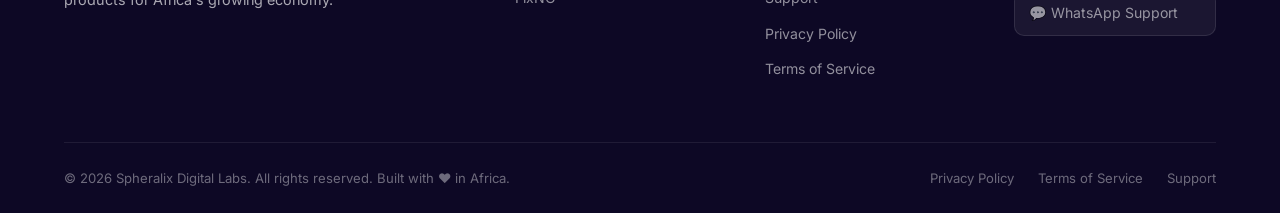
==== commit d841b796: "company name changed to spheralix digital labs" ====
--- a/about.html
+++ b/about.html
@@ -3,10 +3,10 @@
 <head>
   <meta charset="UTF-8" />
   <meta name="viewport" content="width=device-width, initial-scale=1.0" />
-  <title>About Spheralix Labs — Our Story, Mission &amp; Vision</title>
-  <meta name="description" content="Learn about Spheralix Labs — a modern African software company building scalable digital products. Our story, mission, vision, and the products we build." />
-  <meta property="og:title" content="About Spheralix Labs" />
-  <meta property="og:description" content="We're building Africa's next great technology ecosystem. Learn about Spheralix Labs — our story, mission, and vision." />
+  <title>About Spheralix Digital Labs — Our Story, Mission &amp; Vision</title>
+  <meta name="description" content="Learn about Spheralix Digital Labs — a modern African software company building scalable digital products. Our story, mission, vision, and the products we build." />
+  <meta property="og:title" content="About Spheralix Digital Labs" />
+  <meta property="og:description" content="We're building Africa's next great technology ecosystem. Learn about Spheralix Digital Labs — our story, mission, and vision." />
   <link rel="icon" type="image/svg+xml" href="images/favicon.svg" />
   <link rel="stylesheet" href="styles/main.css" />
   <link rel="preconnect" href="https://fonts.googleapis.com" />
@@ -28,7 +28,7 @@
   <div class="container navbar-inner">
     <a href="index.html" class="logo" style="color:var(--purple);">
       <div class="logo-mark">SL</div>
-      <div class="logo-text-group"><span class="logo-wordmark">Spheralix</span><span class="logo-tagline">Labs</span></div>
+      <div class="logo-text-group"><span class="logo-wordmark">Spheralix</span><span class="logo-tagline">Digital Labs</span></div>
     </a>
     <ul class="nav-links">
       <li><a href="index.html">Home</a></li>
@@ -75,9 +75,9 @@
   <div class="container">
     <div class="mission-grid">
       <div class="reveal-left">
-        <span class="tag">The Spheralix Labs Story</span>
+        <span class="tag">The Spheralix Digital Labs Story</span>
         <h2 style="color:var(--purple);margin:16px 0;">Started With a Problem. Scaling Into an Ecosystem.</h2>
-        <p style="color:var(--text-muted);margin-bottom:16px;line-height:1.8;">Spheralix Labs is a modern African software company building scalable mobile apps, SaaS platforms, AI-powered systems, and digital solutions for businesses and startups. We started with a simple observation: African businesses were underserved by technology. The tools available were either too expensive, not mobile-friendly, or built without understanding local context.</p>
+        <p style="color:var(--text-muted);margin-bottom:16px;line-height:1.8;">Spheralix Digital Labs is a modern African software company building scalable mobile apps, SaaS platforms, AI-powered systems, and digital solutions for businesses and startups. We started with a simple observation: African businesses were underserved by technology. The tools available were either too expensive, not mobile-friendly, or built without understanding local context.</p>
         <p style="color:var(--text-muted);margin-bottom:16px;line-height:1.8;">So we started building. First came OwoTrack — a business management app for the everyday Nigerian entrepreneur tracking revenue on paper and WhatsApp. Then HeartLink for meaningful social connections. Then FixNG for the artisans who power Nigerian homes.</p>
         <p style="color:var(--text-muted);margin-bottom:32px;line-height:1.8;">Each product came from observing real problems. Each is built with the same conviction: <strong>Africa deserves technology built by Africans, for Africans.</strong></p>
         <div style="display:flex;gap:16px;flex-wrap:wrap;">
@@ -166,7 +166,7 @@
     <div class="section-header reveal">
       <span class="tag">Our Technology</span>
       <h2>Built With Modern Technology</h2>
-      <p>Spheralix Labs products are built using the same tools that power the world's most successful tech companies.</p>
+      <p>Spheralix Digital Labs products are built using the same tools that power the world's most successful tech companies.</p>
     </div>
     <div class="stack-grid reveal">
       <div class="stack-item">
@@ -219,7 +219,7 @@
     <div class="section-header reveal">
       <span class="tag" style="background:rgba(245,196,0,.15);color:var(--gold);border:1px solid rgba(245,196,0,.3);">Our Roadmap</span>
       <h2 style="color:var(--white);">Where We're Headed</h2>
-      <p style="color:rgba(255,255,255,.65);">Spheralix Labs is just getting started. Here's our vision for the next phase of growth.</p>
+      <p style="color:rgba(255,255,255,.65);">Spheralix Digital Labs is just getting started. Here's our vision for the next phase of growth.</p>
     </div>
     <div class="rg-2" style="display:grid;grid-template-columns:repeat(2,1fr);gap:24px;position:relative;z-index:1;">
       <div style="background:rgba(255,255,255,.07);border:1px solid rgba(255,255,255,.1);border-radius:var(--radius-lg);padding:32px;" class="reveal delay-1">
@@ -227,7 +227,7 @@
         <h3 style="color:var(--white);font-size:1.05rem;margin-bottom:12px;">Foundation Phase</h3>
         <ul style="color:rgba(255,255,255,.65);font-size:.9rem;list-style:none;display:flex;flex-direction:column;gap:8px;">
           <li style="display:flex;gap:8px;"><span style="color:var(--gold);">✓</span> OwoTrack launch</li>
-          <li style="display:flex;gap:8px;"><span style="color:var(--gold);">✓</span> Spheralix Labs website</li>
+          <li style="display:flex;gap:8px;"><span style="color:var(--gold);">✓</span> Spheralix Digital Labs website</li>
           <li style="display:flex;gap:8px;"><span style="color:#68D391;">→</span> HeartLink beta launch</li>
           <li style="display:flex;gap:8px;"><span style="color:#68D391;">→</span> FixNG beta launch</li>
         </ul>
@@ -246,7 +246,7 @@
         <div style="color:var(--gold);font-weight:700;font-size:.8rem;text-transform:uppercase;letter-spacing:.5px;margin-bottom:12px;font-family:'Poppins',sans-serif;">2027 — Ecosystem</div>
         <h3 style="color:var(--white);font-size:1.05rem;margin-bottom:12px;">Platform Phase</h3>
         <ul style="color:rgba(255,255,255,.65);font-size:.9rem;list-style:none;display:flex;flex-direction:column;gap:8px;">
-          <li style="display:flex;gap:8px;"><span style="color:rgba(255,255,255,.4);">○</span> Spheralix Labs API platform</li>
+          <li style="display:flex;gap:8px;"><span style="color:rgba(255,255,255,.4);">○</span> Spheralix Digital Labs API platform</li>
           <li style="display:flex;gap:8px;"><span style="color:rgba(255,255,255,.4);">○</span> Developer ecosystem</li>
           <li style="display:flex;gap:8px;"><span style="color:rgba(255,255,255,.4);">○</span> New product launches</li>
           <li style="display:flex;gap:8px;"><span style="color:rgba(255,255,255,.4);">○</span> Series A fundraising</li>
@@ -272,7 +272,7 @@
     <div class="cta-inner reveal">
       <span class="tag">Join The Journey</span>
       <h2>Let's Build Africa's Digital Future Together</h2>
-      <p>Whether you're a potential partner, investor, user, or collaborator — Spheralix Labs welcomes you to be part of our story.</p>
+      <p>Whether you're a potential partner, investor, user, or collaborator — Spheralix Digital Labs welcomes you to be part of our story.</p>
       <div class="cta-buttons">
         <a href="contact.html" class="btn btn-primary btn-lg">Get In Touch</a>
         <a href="products.html" class="btn btn-outline btn-lg">Explore Products</a>
@@ -286,8 +286,8 @@
   <div class="container">
     <div class="footer-grid">
       <div class="footer-brand">
-        <a href="index.html" class="logo"><div class="logo-mark">SL</div><div class="logo-text-group"><span class="logo-wordmark">Spheralix</span><span class="logo-tagline">Labs</span></div></a>
-        <p>Spheralix Labs — building scalable mobile apps, SaaS platforms, and digital products for Africa's growing economy.</p>
+        <a href="index.html" class="logo"><div class="logo-mark">SL</div><div class="logo-text-group"><span class="logo-wordmark">Spheralix</span><span class="logo-tagline">Digital Labs</span></div></a>
+        <p>Spheralix Digital Labs — building scalable mobile apps, SaaS platforms, and digital products for Africa's growing economy.</p>
       </div>
       <div class="footer-col">
         <h4>Products</h4>
@@ -316,7 +316,7 @@
       </div>
     </div>
     <div class="footer-bottom">
-      <p>© 2026 Spheralix Labs. All rights reserved. Built with ❤️ in Africa.</p>
+      <p>© 2026 Spheralix Digital Labs. All rights reserved. Built with ❤️ in Africa.</p>
       <div class="footer-bottom-links">
         <a href="privacy-policy.html">Privacy Policy</a>
         <a href="terms.html">Terms of Service</a>
